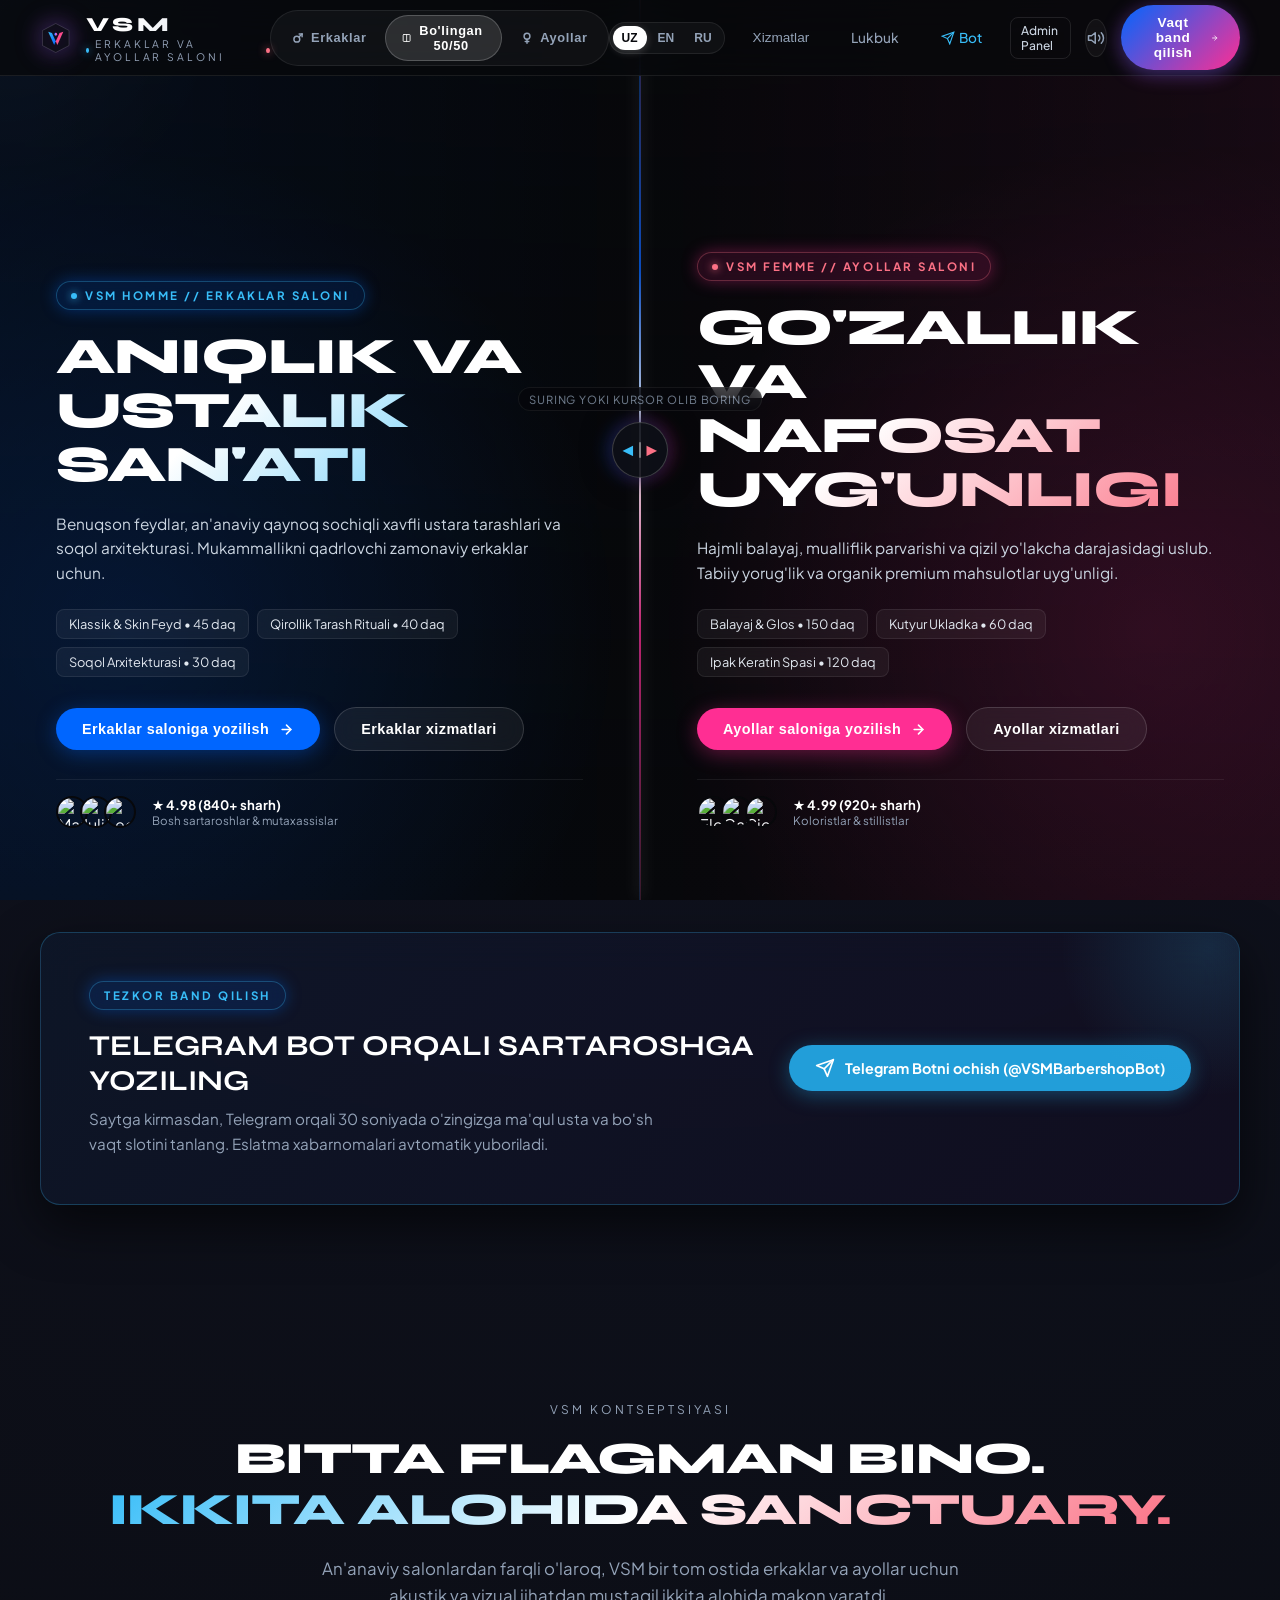
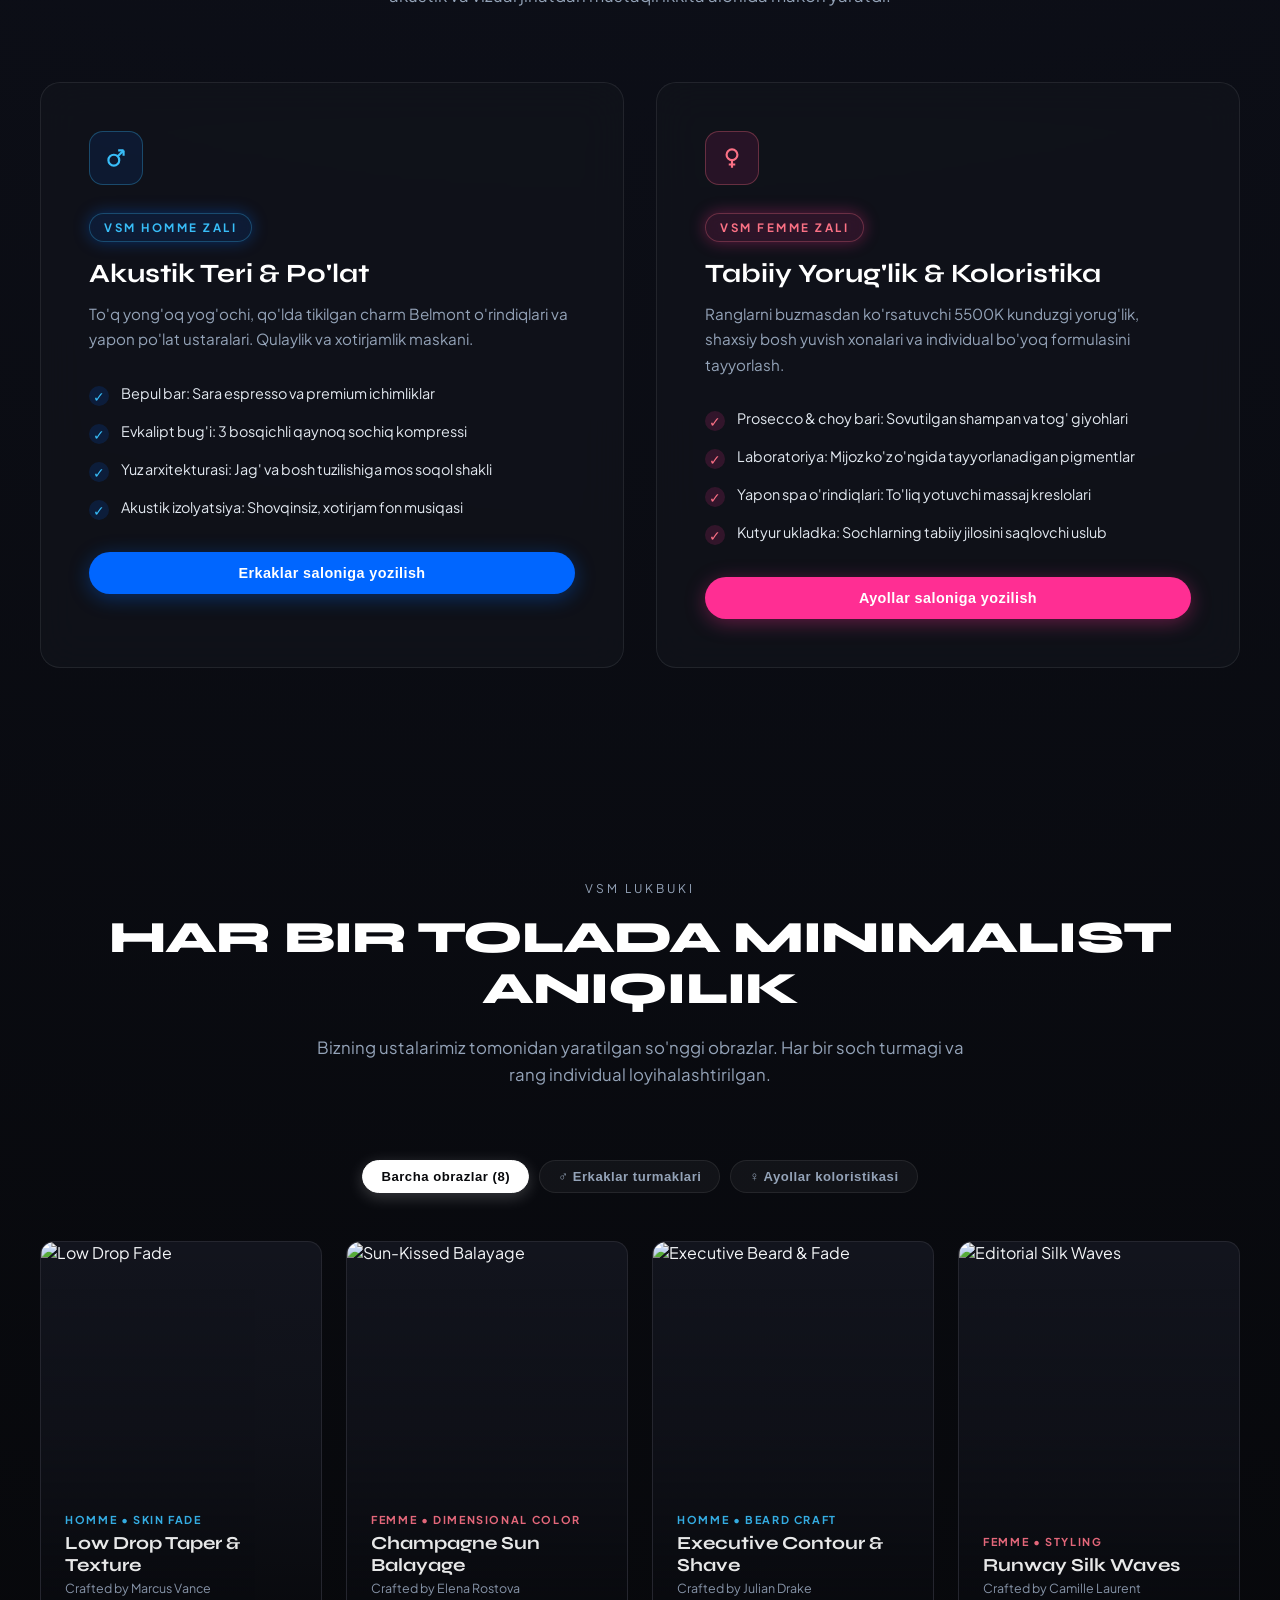
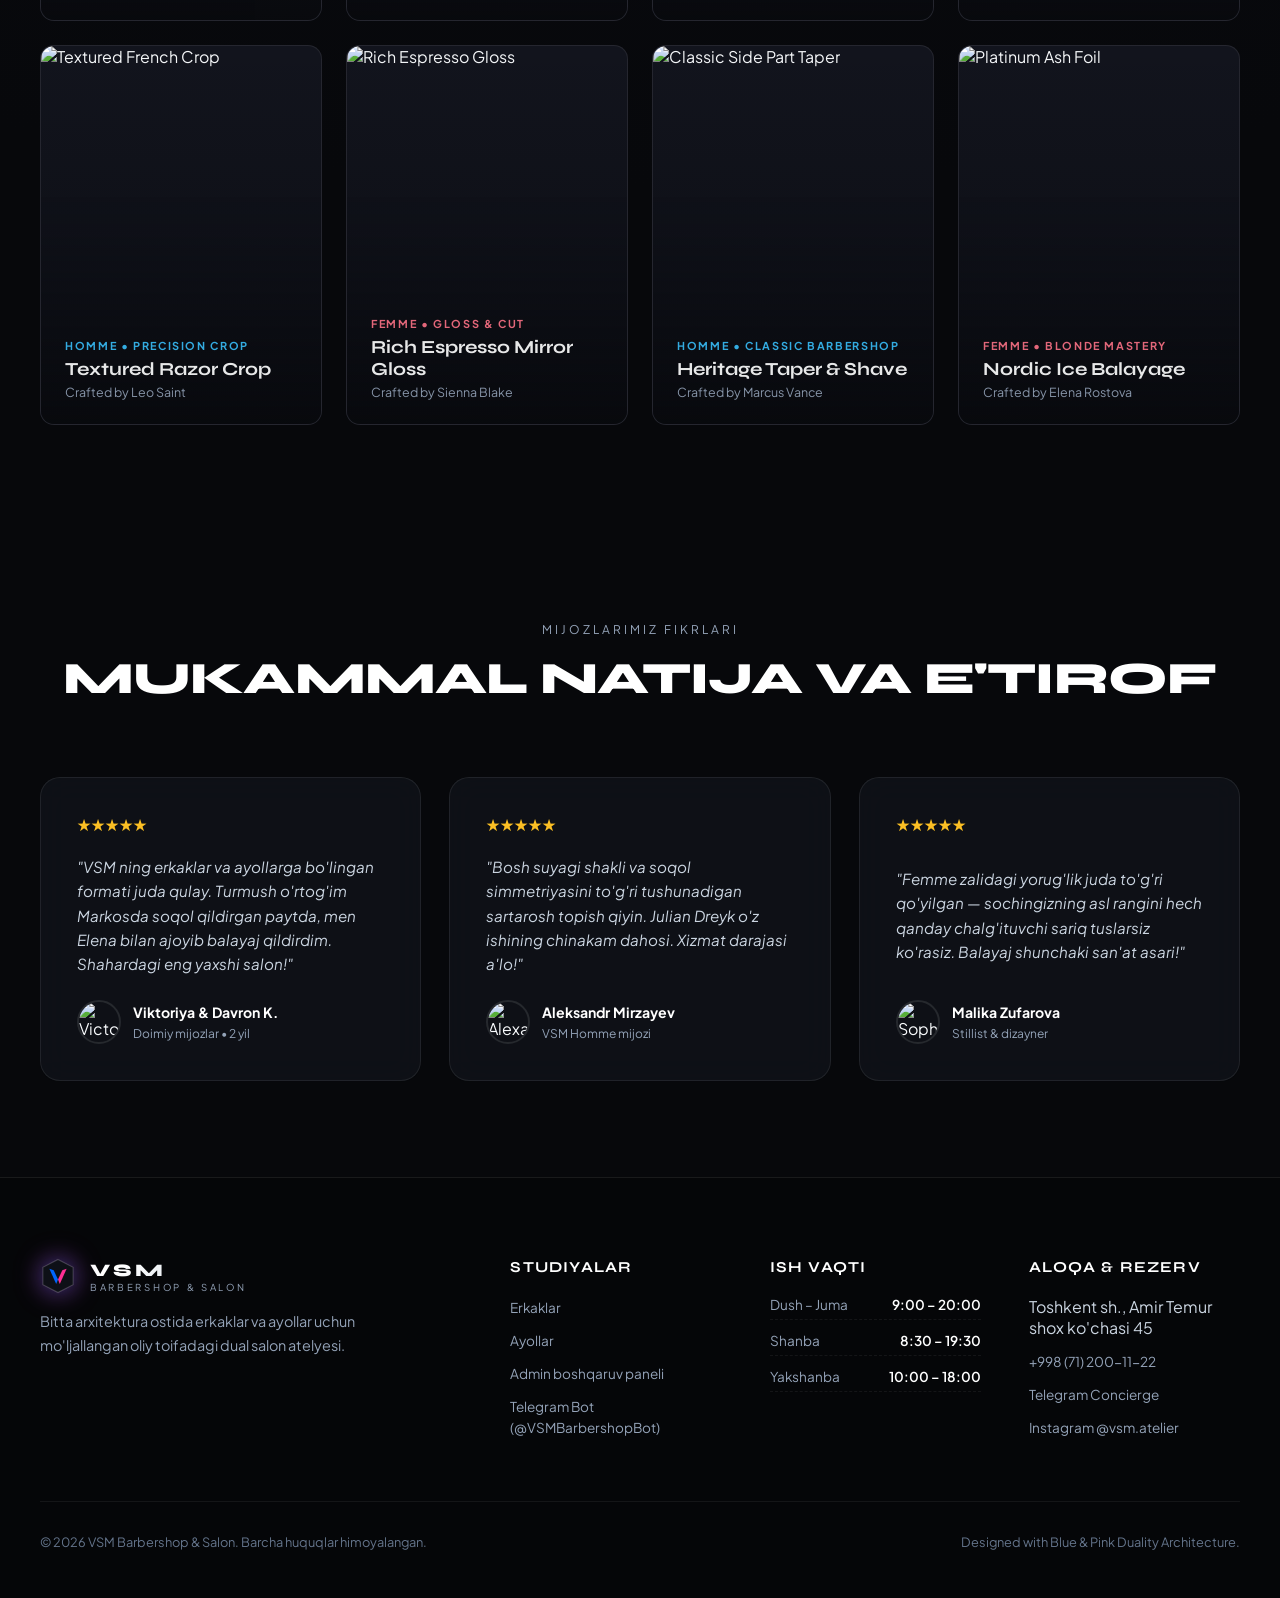
==== index.html @ 970233b4 "finished site" ====
<!DOCTYPE html>
<html lang="uz">
<head>
  <meta charset="UTF-8">
  <meta name="viewport" content="width=device-width, initial-scale=1.0">
  <title>VSM Barbershop & Salon | The Duality of Luxury Grooming</title>
  <meta name="description" content="Minimalist luxury split-screen salon experience for VSM Barbershop. Multilingual booking in Uzbek, English, and Russian. Real-time time-slot reservation with Telegram Bot integration.">
  
  <!-- Favicon Monogram -->
  <link rel="icon" type="image/svg+xml" href="data:image/svg+xml,%3Csvg xmlns='http://www.w3.org/2000/svg' viewBox='0 0 100 100'%3E%3Cdefs%3E%3ClinearGradient id='g' x1='0%25' y1='0%25' x2='100%25' y2='100%25'%3E%3Cstop offset='0%25' stop-color='%230066FF'/%3E%3Cstop offset='100%25' stop-color='%23FF2E93'/%3E%3C/linearGradient%3E%3C/defs%3E%3Crect width='100' height='100' rx='24' fill='%23090A0F'/%3E%3Cpath d='M25 32 L40 68 L50 45 L60 68 L75 32' stroke='url(%23g)' stroke-width='9' fill='none' stroke-linecap='round' stroke-linejoin='round'/%3E%3C/svg%3E">

  <!-- Core Stylesheet -->
  <link rel="stylesheet" href="styles.css">

  <style>
    /* Trilingual Language Selector */
    .lang-switcher-wrap {
      display: flex;
      align-items: center;
      background: rgba(255, 255, 255, 0.04);
      border: 1px solid var(--border-subtle);
      border-radius: var(--radius-full);
      padding: 3px;
      gap: 2px;
    }

    .lang-pill-btn {
      background: transparent;
      border: none;
      color: var(--text-muted);
      font-size: 0.75rem;
      font-weight: 700;
      padding: 5px 9px;
      border-radius: var(--radius-full);
      cursor: pointer;
      transition: all 0.2s ease;
    }

    .lang-pill-btn.active {
      background: #ffffff;
      color: #08090d;
      box-shadow: 0 2px 8px rgba(255, 255, 255, 0.2);
    }

    /* Telegram Bot Banner */
    .section-telegram-promo {
      position: relative;
      max-width: 1360px;
      margin: 2rem auto 5rem;
      padding: 0 2.5rem;
    }

    .telegram-card {
      background: linear-gradient(135deg, rgba(14, 25, 45, 0.7) 0%, rgba(20, 14, 35, 0.7) 100%);
      border: 1px solid rgba(56, 189, 248, 0.25);
      border-radius: var(--radius-lg);
      padding: 3rem;
      display: flex;
      align-items: center;
      justify-content: space-between;
      gap: 2rem;
      backdrop-filter: blur(20px);
      box-shadow: 0 20px 50px rgba(0, 0, 0, 0.6);
      position: relative;
      overflow: hidden;
    }

    .telegram-card::after {
      content: '';
      position: absolute;
      top: -50%;
      right: -10%;
      width: 300px;
      height: 300px;
      background: radial-gradient(circle, rgba(56, 189, 248, 0.15) 0%, transparent 70%);
      pointer-events: none;
    }

    .tg-content h3 {
      font-family: 'Syne', sans-serif;
      font-size: 1.8rem;
      color: #ffffff;
      margin: 0.6rem 0;
    }

    .tg-content p {
      color: var(--text-muted);
      font-size: 0.95rem;
      max-width: 580px;
      line-height: 1.6;
    }

    .btn-telegram {
      display: inline-flex;
      align-items: center;
      gap: 10px;
      background: #229ed9;
      color: #ffffff;
      font-weight: 700;
      font-size: 0.9rem;
      padding: 13px 26px;
      border-radius: var(--radius-full);
      text-decoration: none;
      box-shadow: 0 4px 20px rgba(34, 158, 217, 0.4);
      transition: all 0.25s var(--transition-spring);
      white-space: nowrap;
    }

    .btn-telegram:hover {
      background: #1d8bc0;
      transform: translateY(-2px) scale(1.02);
      box-shadow: 0 8px 30px rgba(34, 158, 217, 0.6);
    }
  </style>
</head>
<body>

  <!-- Dynamic Cursor Ambient Glow (Desktop) -->
  <div class="cursor-glow" id="cursorGlow"></div>

  <!-- Background Noise Texture -->
  <div class="bg-noise"></div>

  <!-- ==========================================================================
       NAVIGATION BAR
       ========================================================================== -->
  <nav class="site-nav" id="siteNav">
    <!-- Brand Logo with Distinctive Blue/Pink Geometry -->
    <a href="#" class="brand-link">
      <div class="brand-emblem">
        <svg viewBox="0 0 100 100" fill="none" xmlns="http://www.w3.org/2000/svg">
          <defs>
            <linearGradient id="vsmBlueGrad" x1="0%" y1="0%" x2="100%" y2="100%">
              <stop offset="0%" stop-color="#38BDF8"/>
              <stop offset="100%" stop-color="#0066FF"/>
            </linearGradient>
            <linearGradient id="vsmPinkGrad" x1="0%" y1="0%" x2="100%" y2="100%">
              <stop offset="0%" stop-color="#FF2E93"/>
              <stop offset="100%" stop-color="#FB7185"/>
            </linearGradient>
            <linearGradient id="vsmCenterGrad" x1="0%" y1="0%" x2="100%" y2="0%">
              <stop offset="0%" stop-color="#0066FF"/>
              <stop offset="50%" stop-color="#C084FC"/>
              <stop offset="100%" stop-color="#FF2E93"/>
            </linearGradient>
          </defs>
          <polygon points="50,4 92,26 92,74 50,96 8,74 8,26" stroke="rgba(255,255,255,0.18)" stroke-width="2.5" fill="rgba(10,12,18,0.7)"/>
          <path d="M26 30 L45 72 L50 60 L38 34 Z" fill="url(#vsmBlueGrad)"/>
          <path d="M74 30 L55 72 L50 60 L62 34 Z" fill="url(#vsmPinkGrad)"/>
          <circle cx="50" cy="38" r="4.5" fill="url(#vsmCenterGrad)"/>
        </svg>
      </div>
      <div class="brand-text">
        <span class="brand-title">VSM</span>
        <span class="brand-tagline">
          <span class="blue-dot"></span> <span data-i18n="brand_tagline">ERKAKLAR VA AYOLLAR SALONI</span> <span class="pink-dot"></span>
        </span>
      </div>
    </a>

    <!-- Center Segmented Switcher: Split / Homme / Femme -->
    <div class="view-switcher">
      <button class="switcher-btn" data-view="homme" title="Focus on Male Salon">
        <svg width="14" height="14" viewBox="0 0 24 24" fill="none" stroke="currentColor" stroke-width="2.5" stroke-linecap="round" stroke-linejoin="round">
          <circle cx="10" cy="14" r="5"></circle>
          <line x1="19" y1="5" x2="13.6" y2="10.4"></line>
          <line x1="19" y1="5" x2="14" y2="5"></line>
          <line x1="19" y1="5" x2="19" y2="10"></line>
        </svg>
        <span data-i18n="nav_homme">Erkaklar</span>
      </button>
      <button class="switcher-btn active" data-view="split" title="Split Screen Dual View">
        <svg width="14" height="14" viewBox="0 0 24 24" fill="none" stroke="currentColor" stroke-width="2.2" stroke-linecap="round" stroke-linejoin="round">
          <rect x="3" y="3" width="18" height="18" rx="2"></rect>
          <line x1="12" y1="3" x2="12" y2="21"></line>
        </svg>
        <span data-i18n="nav_split">Bo'lingan 50/50</span>
      </button>
      <button class="switcher-btn" data-view="femme" title="Focus on Female Salon">
        <svg width="14" height="14" viewBox="0 0 24 24" fill="none" stroke="currentColor" stroke-width="2.5" stroke-linecap="round" stroke-linejoin="round">
          <circle cx="12" cy="9" r="5"></circle>
          <line x1="12" y1="14" x2="12" y2="21"></line>
          <line x1="9" y1="18" x2="15" y2="18"></line>
        </svg>
        <span data-i18n="nav_femme">Ayollar</span>
      </button>
    </div>

    <!-- Navigation Actions -->
    <div class="nav-actions">
      <!-- Language Selector -->
      <div class="lang-switcher-wrap">
        <button class="lang-pill-btn active" data-lang="uz">UZ</button>
        <button class="lang-pill-btn" data-lang="en">EN</button>
        <button class="lang-pill-btn" data-lang="ru">RU</button>
      </div>

      <button class="nav-link-btn" data-open-menu data-menu-salon="homme" data-i18n="nav_services">Xizmatlar</button>
      <a href="#lookbook" class="nav-link-btn" data-i18n="nav_lookbook">Lukbuk</a>
      
      <!-- Telegram Bot Link -->
      <a href="https://t.me/VSMBarbershopBot" target="_blank" class="nav-link-btn" style="color: #38bdf8; display: flex; align-items: center; gap: 4px;">
        <svg width="14" height="14" viewBox="0 0 24 24" fill="none" stroke="currentColor" stroke-width="2">
          <line x1="22" y1="2" x2="11" y2="13"></line>
          <polygon points="22 2 15 22 11 13 2 9 22 2"></polygon>
        </svg>
        <span>Bot</span>
      </a>

      <!-- Admin Panel Link -->
      <a href="admin.html" class="nav-link-btn" style="color: #cbd5e1; border: 1px solid rgba(255,255,255,0.1); border-radius: var(--radius-sm); padding: 5px 10px; font-size: 0.75rem;" data-i18n="nav_admin">Admin</a>
      
      <!-- Audio Atmosphere Toggle -->
      <button class="sound-toggle-btn" id="soundToggle" title="Ovoz effektlari">
        <svg width="18" height="18" viewBox="0 0 24 24" fill="none" stroke="currentColor" stroke-width="2" stroke-linecap="round" stroke-linejoin="round">
          <polygon points="11 5 6 9 2 9 2 15 6 15 11 19 11 5"></polygon>
          <path d="M19.07 4.93a10 10 0 0 1 0 14.14M15.54 8.46a5 5 0 0 1 0 7.07"></path>
        </svg>
      </button>

      <!-- Primary Slot Booking CTA -->
      <button class="btn-primary-reserve" data-open-booking data-salon="homme">
        <span data-i18n="btn_reserve_chair">Vaqt band qilish</span>
        <svg width="14" height="14" viewBox="0 0 24 24" fill="none" stroke="currentColor" stroke-width="2.5" stroke-linecap="round" stroke-linejoin="round">
          <line x1="5" y1="12" x2="19" y2="12"></line>
          <polyline points="12 5 19 12 12 19"></polyline>
        </svg>
      </button>
    </div>
  </nav>

  <!-- ==========================================================================
       HERO: SPLIT-SCREEN EXPERIENCE (MALE SALON // FEMALE SALON)
       ========================================================================== -->
  <main class="split-hero-container" id="splitHero">
    
    <!-- LEFT PANEL: VSM HOMME (Male Salon) -->
    <section class="split-panel split-panel-homme" id="panelHomme">
      <div class="panel-bg"></div>
      <div class="panel-ambient-glow"></div>
      <div class="panel-dim-overlay"></div>

      <div class="panel-content">
        <div class="sub-badge badge-homme">
          <span class="pulse-indicator"></span>
          <span data-i18n="homme_badge">VSM HOMME // ERKAKLAR SALONI</span>
        </div>

        <h1 class="panel-title">
          <span data-i18n="homme_title_1">ANIQLIK VA</span>
          <span class="homme-accent-text" data-i18n="homme_title_2">USTALIK SAN'ATI</span>
        </h1>

        <p class="panel-desc" data-i18n="homme_desc">
          Benuqson feydlar, an'anaviy qaynoq sochiqli xavfli ustara tarashlari va soqol arxitekturasi. Mukammallikni qadrlovchi zamonaviy erkaklar uchun.
        </p>

        <!-- Service Duration Quick Pills (NO PRICES) -->
        <div class="services-pills">
          <div class="service-pill badge-homme-pill">
            <span data-i18n="homme_pill_1">Klassik & Skin Feyd • 45 daq</span>
          </div>
          <div class="service-pill badge-homme-pill">
            <span data-i18n="homme_pill_2">Qirollik Tarash Rituali • 40 daq</span>
          </div>
          <div class="service-pill badge-homme-pill">
            <span data-i18n="homme_pill_3">Soqol Arxitekturasi • 30 daq</span>
          </div>
        </div>

        <!-- Call to Action Buttons -->
        <div class="panel-actions">
          <button class="btn-panel btn-homme-primary" data-open-booking data-salon="homme">
            <span data-i18n="btn_book_homme">Erkaklar saloniga yozilish</span>
            <svg width="15" height="15" viewBox="0 0 24 24" fill="none" stroke="currentColor" stroke-width="2.5" stroke-linecap="round" stroke-linejoin="round">
              <line x1="5" y1="12" x2="19" y2="12"></line>
              <polyline points="12 5 19 12 12 19"></polyline>
            </svg>
          </button>
          <button class="btn-panel btn-panel-secondary" data-open-menu data-menu-salon="homme" data-i18n="btn_view_homme_menu">
            Erkaklar xizmatlari
          </button>
        </div>

        <!-- Micro Meta: Barbers & Ratings -->
        <div class="panel-footer-meta">
          <div class="avatar-stack">
            <img src="https://images.unsplash.com/photo-1534528741775-53994a69daeb?auto=format&fit=crop&w=120&q=80" alt="Marcus Vance">
            <img src="https://images.unsplash.com/photo-1507003211169-0a1dd7228f2d?auto=format&fit=crop&w=120&q=80" alt="Julian Drake">
            <img src="https://images.unsplash.com/photo-1500648767791-00dcc994a43e?auto=format&fit=crop&w=120&q=80" alt="Leo Saint">
          </div>
          <div class="meta-stats">
            <div class="meta-rating" data-i18n="homme_meta_rating">★ 4.98 (840+ sharh)</div>
            <span class="meta-label" data-i18n="homme_meta_role">Bosh sartaroshlar & mutaxassislar</span>
          </div>
        </div>
      </div>
    </section>

    <!-- CENTER INTERACTIVE SPLIT DIVIDER & DRAG HANDLE -->
    <div class="split-divider" id="splitDivider">
      <div class="divider-handle" id="dividerHandle" role="slider" aria-label="Split Screen Ratio Slider" tabindex="0">
        <div class="divider-tooltip" data-i18n="divider_hint">Suring yoki kursor olib boring</div>
        <div class="handle-inner-arrows">
          <span class="arrow-homme">◀</span>
          <span class="divider-bar"></span>
          <span class="arrow-femme">▶</span>
        </div>
      </div>
    </div>

    <!-- RIGHT PANEL: VSM FEMME (Female Salon) -->
    <section class="split-panel split-panel-femme" id="panelFemme">
      <div class="panel-bg"></div>
      <div class="panel-ambient-glow"></div>
      <div class="panel-dim-overlay"></div>

      <div class="panel-content">
        <div class="sub-badge badge-femme">
          <span class="pulse-indicator"></span>
          <span data-i18n="femme_badge">VSM FEMME // AYOLLAR SALONI</span>
        </div>

        <h1 class="panel-title">
          <span data-i18n="femme_title_1">GO'ZALLIK VA</span>
          <span class="femme-accent-text" data-i18n="femme_title_2">NAFOSAT UYG'UNLIGI</span>
        </h1>

        <p class="panel-desc" data-i18n="femme_desc">
          Hajmli balayaj, mualliflik parvarishi va qizil yo'lakcha darajasidagi uslub. Tabiiy yorug'lik va organik premium mahsulotlar uyg'unligi.
        </p>

        <!-- Service Duration Quick Pills (NO PRICES) -->
        <div class="services-pills">
          <div class="service-pill badge-femme-pill">
            <span data-i18n="femme_pill_1">Balayaj & Glos • 150 daq</span>
          </div>
          <div class="service-pill badge-femme-pill">
            <span data-i18n="femme_pill_2">Kutyur Ukladka • 60 daq</span>
          </div>
          <div class="service-pill badge-femme-pill">
            <span data-i18n="femme_pill_3">Ipak Keratin Spasi • 120 daq</span>
          </div>
        </div>

        <!-- Call to Action Buttons -->
        <div class="panel-actions">
          <button class="btn-panel btn-femme-primary" data-open-booking data-salon="femme">
            <span data-i18n="btn_book_femme">Ayollar saloniga yozilish</span>
            <svg width="15" height="15" viewBox="0 0 24 24" fill="none" stroke="currentColor" stroke-width="2.5" stroke-linecap="round" stroke-linejoin="round">
              <line x1="5" y1="12" x2="19" y2="12"></line>
              <polyline points="12 5 19 12 12 19"></polyline>
            </svg>
          </button>
          <button class="btn-panel btn-panel-secondary" data-open-menu data-menu-salon="femme" data-i18n="btn_view_femme_menu">
            Ayollar xizmatlari
          </button>
        </div>

        <!-- Micro Meta: Stylists & Ratings -->
        <div class="panel-footer-meta">
          <div class="avatar-stack">
            <img src="https://images.unsplash.com/photo-1573496359142-b8d87734a5a2?auto=format&fit=crop&w=120&q=80" alt="Elena Rostova">
            <img src="https://images.unsplash.com/photo-1580489944761-15a19d654956?auto=format&fit=crop&w=120&q=80" alt="Camille Laurent">
            <img src="https://images.unsplash.com/photo-1544005313-94ddf0286df2?auto=format&fit=crop&w=120&q=80" alt="Sienna Blake">
          </div>
          <div class="meta-stats">
            <div class="meta-rating" data-i18n="femme_meta_rating">★ 4.99 (920+ sharh)</div>
            <span class="meta-label" data-i18n="femme_meta_role">Koloristlar & stillistlar</span>
          </div>
        </div>
      </div>
    </section>

  </main>

  <!-- ==========================================================================
       TELEGRAM BOT BOOKING PROMO BANNER
       ========================================================================== -->
  <section class="section-telegram-promo">
    <div class="telegram-card">
      <div class="tg-content">
        <div class="sub-badge badge-homme" style="margin-bottom: 0.5rem;" data-i18n="tg_banner_badge">TEZKOR BAND QILISH</div>
        <h3 data-i18n="tg_banner_title">TELEGRAM BOT ORQALI SARTAROSHGA YOZILING</h3>
        <p data-i18n="tg_banner_desc">Saytga kirmasdan, Telegram orqali 30 soniyada o'zingizga ma'qul usta va bo'sh vaqt slotini tanlang. Eslatma xabarnomalari avtomatik yuboriladi.</p>
      </div>
      <div>
        <a href="https://t.me/VSMBarbershopBot" target="_blank" class="btn-telegram">
          <svg width="20" height="20" viewBox="0 0 24 24" fill="none" stroke="currentColor" stroke-width="2" stroke-linecap="round" stroke-linejoin="round">
            <line x1="22" y1="2" x2="11" y2="13"></line>
            <polygon points="22 2 15 22 11 13 2 9 22 2"></polygon>
          </svg>
          <span data-i18n="btn_open_tg_bot">Telegram Botni ochish (@VSMBarbershopBot)</span>
        </a>
      </div>
    </div>
  </section>

  <!-- ==========================================================================
       PHILOSOPHY SECTION: THE DUALITY OF CRAFT
       ========================================================================== -->
  <section class="section-duality" id="philosophy">
    <div class="section-header">
      <div class="section-label" data-i18n="philosophy_label">VSM Kontseptsiyasi</div>
      <h2 class="section-title">
        <span data-i18n="philosophy_title_1">BITTA FLAGMAN BINO.</span><br>
        <span class="dual-gradient-text" data-i18n="philosophy_title_2">IKKITA ALOHIDA SANCTUARY.</span>
      </h2>
      <p class="section-subtitle" data-i18n="philosophy_subtitle">
        An'anaviy salonlardan farqli o'laroq, VSM bir tom ostida erkaklar va ayollar uchun akustik va vizual jihatdan mustaqil ikkita alohida makon yaratdi.
      </p>
    </div>

    <!-- Side-by-side Dual Comparison Grid -->
    <div class="duality-grid">
      
      <!-- Homme Card -->
      <div class="duality-card duality-card-homme">
        <div class="card-top-icon">
          <svg width="26" height="26" viewBox="0 0 24 24" fill="none" stroke="currentColor" stroke-width="2">
            <circle cx="10" cy="14" r="5"></circle>
            <line x1="19" y1="5" x2="13.6" y2="10.4"></line>
            <line x1="19" y1="5" x2="14" y2="5"></line>
            <line x1="19" y1="5" x2="19" y2="10"></line>
          </svg>
        </div>
        <div class="sub-badge badge-homme" style="margin-bottom: 1rem;" data-i18n="homme_card_badge">VSM Homme Zali</div>
        <h3 class="card-heading" data-i18n="homme_card_title">Akustik Teri & Po'lat</h3>
        <p class="card-text" data-i18n="homme_card_desc">
          To'q yong'oq yog'ochi, qo'lda tikilgan charm Belmont o'rindiqlari va yapon po'lat ustaralari. Qulaylik va xotirjamlik maskani.
        </p>

        <ul class="feature-list">
          <li class="feature-item">
            <span class="feature-check">&#10003;</span>
            <span data-i18n="homme_feat_1">Bepul bar: Sara espresso va premium ichimliklar</span>
          </li>
          <li class="feature-item">
            <span class="feature-check">&#10003;</span>
            <span data-i18n="homme_feat_2">Evkalipt bug'i: 3 bosqichli qaynoq sochiq kompressi</span>
          </li>
          <li class="feature-item">
            <span class="feature-check">&#10003;</span>
            <span data-i18n="homme_feat_3">Yuz arxitekturasi: Jag' va bosh tuzilishiga mos soqol shakli</span>
          </li>
          <li class="feature-item">
            <span class="feature-check">&#10003;</span>
            <span data-i18n="homme_feat_4">Akustik izolyatsiya: Shovqinsiz, xotirjam fon musiqasi</span>
          </li>
        </ul>

        <button class="btn-panel btn-homme-primary" style="margin-top: 2rem; width: 100%; justify-content: center;" data-open-booking data-salon="homme" data-i18n="btn_book_homme">
          Erkaklar saloniga yozilish
        </button>
      </div>

      <!-- Femme Card -->
      <div class="duality-card duality-card-femme">
        <div class="card-top-icon">
          <svg width="26" height="26" viewBox="0 0 24 24" fill="none" stroke="currentColor" stroke-width="2">
            <circle cx="12" cy="9" r="5"></circle>
            <line x1="12" y1="14" x2="12" y2="21"></line>
            <line x1="9" y1="18" x2="15" y2="18"></line>
          </svg>
        </div>
        <div class="sub-badge badge-femme" style="margin-bottom: 1rem;" data-i18n="femme_card_badge">VSM Femme Zali</div>
        <h3 class="card-heading" data-i18n="femme_card_title">Tabiiy Yorug'lik & Koloristika</h3>
        <p class="card-text" data-i18n="femme_card_desc">
          Ranglarni buzmasdan ko'rsatuvchi 5500K kunduzgi yorug'lik, shaxsiy bosh yuvish xonalari va individual bo'yoq formulasini tayyorlash.
        </p>

        <ul class="feature-list">
          <li class="feature-item">
            <span class="feature-check">&#10003;</span>
            <span data-i18n="femme_feat_1">Prosecco & choy bari: Sovutilgan shampan va tog' giyohlari</span>
          </li>
          <li class="feature-item">
            <span class="feature-check">&#10003;</span>
            <span data-i18n="femme_feat_2">Laboratoriya: Mijoz ko'z o'ngida tayyorlanadigan pigmentlar</span>
          </li>
          <li class="feature-item">
            <span class="feature-check">&#10003;</span>
            <span data-i18n="femme_feat_3">Yapon spa o'rindiqlari: To'liq yotuvchi massaj kreslolari</span>
          </li>
          <li class="feature-item">
            <span class="feature-check">&#10003;</span>
            <span data-i18n="femme_feat_4">Kutyur ukladka: Sochlarning tabiiy jilosini saqlovchi uslub</span>
          </li>
        </ul>

        <button class="btn-panel btn-femme-primary" style="margin-top: 2rem; width: 100%; justify-content: center;" data-open-booking data-salon="femme" data-i18n="btn_book_femme">
          Ayollar saloniga yozilish
        </button>
      </div>

    </div>
  </section>

  <!-- ==========================================================================
       LOOKBOOK & EDITORIAL SHOWCASE
       ========================================================================== -->
  <section class="section-lookbook" id="lookbook">
    <div class="section-header">
      <div class="section-label" data-i18n="lookbook_label">VSM Lukbuki</div>
      <h2 class="section-title" data-i18n="lookbook_title">HAR BIR TOLADA MINIMALIST ANIQILIK</h2>
      <p class="section-subtitle" data-i18n="lookbook_subtitle">
        Bizning ustalarimiz tomonidan yaratilgan so'nggi obrazlar. Har bir soch turmagi va rang individual loyihalashtirilgan.
      </p>
    </div>

    <!-- Filter Pills -->
    <div class="lookbook-filter-bar">
      <button class="filter-pill active" data-tag="all" data-i18n="filter_all">Barcha obrazlar (8)</button>
      <button class="filter-pill" data-tag="homme" data-i18n="filter_homme">♂ Erkaklar turmaklari</button>
      <button class="filter-pill" data-tag="femme" data-i18n="filter_femme">♀ Ayollar koloristikasi</button>
    </div>

    <!-- Gallery Grid -->
    <div class="gallery-grid" id="galleryGrid">
      <div class="gallery-card homme-look" data-category="homme">
        <img src="https://images.unsplash.com/photo-1622286342621-4bd786c2447c?auto=format&fit=crop&w=700&q=80" alt="Low Drop Fade" loading="lazy">
        <div class="gallery-overlay">
          <span class="look-tag homme-tag">Homme • Skin Fade</span>
          <h4 class="look-title">Low Drop Taper & Texture</h4>
          <span class="look-author">Crafted by Marcus Vance</span>
        </div>
      </div>

      <div class="gallery-card femme-look" data-category="femme">
        <img src="https://images.unsplash.com/photo-1522337360788-8b13dee7a37e?auto=format&fit=crop&w=700&q=80" alt="Sun-Kissed Balayage" loading="lazy">
        <div class="gallery-overlay">
          <span class="look-tag femme-tag">Femme • Dimensional Color</span>
          <h4 class="look-title">Champagne Sun Balayage</h4>
          <span class="look-author">Crafted by Elena Rostova</span>
        </div>
      </div>

      <div class="gallery-card homme-look" data-category="homme">
        <img src="https://images.unsplash.com/photo-1519085360753-af0119f7cbe7?auto=format&fit=crop&w=700&q=80" alt="Executive Beard & Fade" loading="lazy">
        <div class="gallery-overlay">
          <span class="look-tag homme-tag">Homme • Beard Craft</span>
          <h4 class="look-title">Executive Contour & Shave</h4>
          <span class="look-author">Crafted by Julian Drake</span>
        </div>
      </div>

      <div class="gallery-card femme-look" data-category="femme">
        <img src="https://images.unsplash.com/photo-1519699047748-de8e457a634e?auto=format&fit=crop&w=700&q=80" alt="Editorial Silk Waves" loading="lazy">
        <div class="gallery-overlay">
          <span class="look-tag femme-tag">Femme • Styling</span>
          <h4 class="look-title">Runway Silk Waves</h4>
          <span class="look-author">Crafted by Camille Laurent</span>
        </div>
      </div>

      <div class="gallery-card homme-look" data-category="homme">
        <img src="https://images.unsplash.com/photo-1506794778202-cad84cf45f1d?auto=format&fit=crop&w=700&q=80" alt="Textured French Crop" loading="lazy">
        <div class="gallery-overlay">
          <span class="look-tag homme-tag">Homme • Precision Crop</span>
          <h4 class="look-title">Textured Razor Crop</h4>
          <span class="look-author">Crafted by Leo Saint</span>
        </div>
      </div>

      <div class="gallery-card femme-look" data-category="femme">
        <img src="https://images.unsplash.com/photo-1595476108010-b4d1f102b1b1?auto=format&fit=crop&w=700&q=80" alt="Rich Espresso Gloss" loading="lazy">
        <div class="gallery-overlay">
          <span class="look-tag femme-tag">Femme • Gloss & Cut</span>
          <h4 class="look-title">Rich Espresso Mirror Gloss</h4>
          <span class="look-author">Crafted by Sienna Blake</span>
        </div>
      </div>

      <div class="gallery-card homme-look" data-category="homme">
        <img src="https://images.unsplash.com/photo-1617127365659-c47fa864d8bc?auto=format&fit=crop&w=700&q=80" alt="Classic Side Part Taper" loading="lazy">
        <div class="gallery-overlay">
          <span class="look-tag homme-tag">Homme • Classic Barbershop</span>
          <h4 class="look-title">Heritage Taper & Shave</h4>
          <span class="look-author">Crafted by Marcus Vance</span>
        </div>
      </div>

      <div class="gallery-card femme-look" data-category="femme">
        <img src="https://images.unsplash.com/photo-1584297091622-af8e5bd81b21?auto=format&fit=crop&w=700&q=80" alt="Platinum Ash Foil" loading="lazy">
        <div class="gallery-overlay">
          <span class="look-tag femme-tag">Femme • Blonde Mastery</span>
          <h4 class="look-title">Nordic Ice Balayage</h4>
          <span class="look-author">Crafted by Elena Rostova</span>
        </div>
      </div>
    </div>
  </section>

  <!-- ==========================================================================
       CLIENT REVIEWS & REPUTATION
       ========================================================================== -->
  <section class="section-reviews" id="reviews">
    <div class="section-header">
      <div class="section-label" data-i18n="reviews_label">Mijozlarimiz fikrlari</div>
      <h2 class="section-title" data-i18n="reviews_title">MUKAMMAL NATIJA VA E'TIROF</h2>
    </div>

    <div class="reviews-grid">
      <div class="review-card">
        <div class="stars-row">★★★★★</div>
        <p class="review-quote" data-i18n="rev_1_quote">
          "VSM ning erkaklar va ayollarga bo'lingan formati juda qulay. Turmush o'rtog'im Markosda soqol qildirgan paytda, men Elena bilan ajoyib balayaj qildirdim. Shahardagi eng yaxshi salon!"
        </p>
        <div class="reviewer-meta">
          <img src="https://images.unsplash.com/photo-1534528741775-53994a69daeb?auto=format&fit=crop&w=100&q=80" alt="Victoria Chen" class="reviewer-avatar">
          <div class="reviewer-info">
            <h4 data-i18n="rev_1_author">Viktoriya & Davron K.</h4>
            <span data-i18n="rev_1_role">Doimiy mijozlar • 2 yil</span>
          </div>
        </div>
      </div>

      <div class="review-card">
        <div class="stars-row">★★★★★</div>
        <p class="review-quote" data-i18n="rev_2_quote">
          "Bosh suyagi shakli va soqol simmetriyasini to'g'ri tushunadigan sartarosh topish qiyin. Julian Dreyk o'z ishining chinakam dahosi. Xizmat darajasi a'lo!"
        </p>
        <div class="reviewer-meta">
          <img src="https://images.unsplash.com/photo-1507003211169-0a1dd7228f2d?auto=format&fit=crop&w=100&q=80" alt="Alexander Mercer" class="reviewer-avatar">
          <div class="reviewer-info">
            <h4 data-i18n="rev_2_author">Aleksandr Mirzayev</h4>
            <span data-i18n="rev_2_role">VSM Homme mijozi</span>
          </div>
        </div>
      </div>

      <div class="review-card">
        <div class="stars-row">★★★★★</div>
        <p class="review-quote" data-i18n="rev_3_quote">
          "Femme zalidagi yorug'lik juda to'g'ri qo'yilgan — sochingizning asl rangini hech qanday chalg'ituvchi sariq tuslarsiz ko'rasiz. Balayaj shunchaki san'at asari!"
        </p>
        <div class="reviewer-meta">
          <img src="https://images.unsplash.com/photo-1573496359142-b8d87734a5a2?auto=format&fit=crop&w=100&q=80" alt="Sophia Sterling" class="reviewer-avatar">
          <div class="reviewer-info">
            <h4 data-i18n="rev_3_author">Malika Zufarova</h4>
            <span data-i18n="rev_3_role">Stillist & dizayner</span>
          </div>
        </div>
      </div>
    </div>
  </section>

  <!-- ==========================================================================
       FOOTER & LOCATION DETAILS
       ========================================================================== -->
  <footer class="site-footer" id="location">
    <div class="footer-top-grid">
      <div class="footer-brand">
        <div class="brand-link" style="margin-bottom: 0.5rem;">
          <div class="brand-emblem" style="width: 36px; height: 36px;">
            <svg viewBox="0 0 100 100" fill="none">
              <polygon points="50,4 92,26 92,74 50,96 8,74 8,26" stroke="rgba(255,255,255,0.2)" stroke-width="3" fill="#0E1017"/>
              <path d="M26 30 L45 72 L50 60 L38 34 Z" fill="#0066FF"/>
              <path d="M74 30 L55 72 L50 60 L62 34 Z" fill="#FF2E93"/>
            </svg>
          </div>
          <div class="brand-text">
            <span class="brand-title" style="font-size: 1.1rem;">VSM</span>
            <span class="brand-tagline" style="font-size: 0.6rem;">BARBERSHOP & SALON</span>
          </div>
        </div>
        <p data-i18n="footer_about">
          Bitta arxitektura ostida erkaklar va ayollar uchun mo'ljallangan oliy toifadagi dual salon atelyesi.
        </p>
      </div>

      <div class="footer-col">
        <h5 data-i18n="footer_studios">STUDIYALAR</h5>
        <ul>
          <li><a href="#" data-open-booking data-salon="homme" data-i18n="nav_homme">VSM Homme (Barber)</a></li>
          <li><a href="#" data-open-booking data-salon="femme" data-i18n="nav_femme">VSM Femme (Salon)</a></li>
          <li><a href="admin.html" data-i18n="footer_admin_link">Admin boshqaruv paneli</a></li>
          <li><a href="https://t.me/VSMBarbershopBot" target="_blank">Telegram Bot (@VSMBarbershopBot)</a></li>
        </ul>
      </div>

      <div class="footer-col">
        <h5 data-i18n="footer_hours">ISH VAQTI</h5>
        <ul class="hours-list">
          <li>
            <span data-i18n="footer_mon_fri">Dush – Juma</span>
            <span>9:00 – 20:00</span>
          </li>
          <li>
            <span data-i18n="footer_sat">Shanba</span>
            <span>8:30 – 19:30</span>
          </li>
          <li>
            <span data-i18n="footer_sun">Yakshanba</span>
            <span>10:00 – 18:00</span>
          </li>
        </ul>
      </div>

      <div class="footer-col">
        <h5 data-i18n="footer_contact">ALOQA & REZERV</h5>
        <ul>
          <li><span style="color: #cbd5e1;" data-i18n="footer_address">Toshkent sh., Amir Temur shox ko'chasi 45</span></li>
          <li><a href="tel:+998712001122">+998 (71) 200-11-22</a></li>
          <li><a href="https://t.me/VSMBarbershopBot" target="_blank">Telegram Concierge</a></li>
          <li><a href="#">Instagram @vsm.atelier</a></li>
        </ul>
      </div>
    </div>

    <div class="footer-bottom">
      <span data-i18n="footer_rights">&copy; 2026 VSM Barbershop & Salon. Barcha huquqlar himoyalangan.</span>
      <span>Designed with Blue & Pink Duality Architecture.</span>
    </div>
  </footer>

  <!-- ==========================================================================
       MODAL 1: INTERACTIVE TIME-SLOT BOOKING DRAWER (NO PRICES)
       ========================================================================== -->
  <div class="modal-backdrop booking-modal" id="bookingModal">
    <div class="modal-container" role="dialog" aria-modal="true" aria-labelledby="bookingModalTitle">
      <div class="modal-header">
        <h3 class="modal-title" id="bookingModalTitle" data-i18n="modal_book_title">Vaqt Slotini Band Qilish</h3>
        <button class="modal-close-btn" data-close-modal aria-label="Close booking modal">&times;</button>
      </div>

      <div class="modal-body">
        <!-- 1. Sanctuary Switch -->
        <div class="booking-form-group">
          <label class="booking-label" data-i18n="modal_step_1">1. Salon yo'nalishini tanlang</label>
          <div class="salon-toggle-group">
            <button class="salon-toggle-btn active" data-salon="homme">
              <span>♂</span> VSM Homme (Barbershop)
            </button>
            <button class="salon-toggle-btn" data-salon="femme">
              <span>♀</span> VSM Femme (Salon)
            </button>
          </div>
        </div>

        <!-- 2. Service List -->
        <div class="booking-form-group">
          <label class="booking-label" data-i18n="modal_step_2">2. Xizmat turini tanlang</label>
          <div class="service-select-grid" id="serviceSelectList"></div>
        </div>

        <!-- 3. Specialist Picker -->
        <div class="booking-form-group">
          <label class="booking-label" data-i18n="modal_step_3">3. Mutaxassis (sartarosh/stillist)ni tanlang</label>
          <div class="specialist-picker" id="specialistSelectList"></div>
        </div>

        <!-- 4. Date Picker -->
        <div class="booking-form-group">
          <label class="booking-label" data-i18n="modal_step_4">4. Sanani tanlang</label>
          <input type="date" id="bookingDateInput" class="search-input" style="background: rgba(255,255,255,0.05); color: #fff;">
        </div>

        <!-- 5. Time Slot Picker -->
        <div class="booking-form-group">
          <label class="booking-label" data-i18n="modal_step_5">5. Bo'sh vaqt slotini tanlang</label>
          <div class="time-slots" id="timeSlots"></div>
        </div>

        <!-- 6. Client Info -->
        <div class="booking-form-group">
          <label class="booking-label" data-i18n="modal_step_6">6. Mijoz ma'lumotlari</label>
          <div style="display: flex; flex-direction: column; gap: 8px;">
            <input type="text" id="clientNameInput" class="search-input" placeholder="Ismingiz va familiyangiz" data-i18n-ph="placeholder_name" required>
            <input type="tel" id="clientPhoneInput" class="search-input" placeholder="+998 (90) 123-45-67" data-i18n-ph="placeholder_phone" required>
            <input type="text" id="clientNotesInput" class="search-input" placeholder="Qo'shimcha istaklar (ixtiyoriy)" data-i18n-ph="placeholder_notes">
          </div>
        </div>
      </div>

      <div class="modal-footer">
        <a href="https://t.me/VSMBarbershopBot" target="_blank" class="nav-link-btn" style="color: #38bdf8; display: flex; align-items: center; gap: 6px;">
          <svg width="16" height="16" viewBox="0 0 24 24" fill="none" stroke="currentColor" stroke-width="2">
            <line x1="22" y1="2" x2="11" y2="13"></line>
            <polygon points="22 2 15 22 11 13 2 9 22 2"></polygon>
          </svg>
          <span data-i18n="btn_book_via_bot">Telegram Bot orqali yozilish</span>
        </a>

        <button class="btn-confirm-booking" id="confirmBookingBtn" data-i18n="btn_confirm_slot">
          Vaqtni tasdiqlash
        </button>
      </div>
    </div>
  </div>

  <!-- ==========================================================================
       MODAL 2: FULL SERVICE MENU MODAL (NO PRICES)
       ========================================================================== -->
  <div class="modal-backdrop" id="menuModal">
    <div class="modal-container" style="max-width: 780px;">
      <div class="modal-header">
        <h3 class="modal-title" data-i18n="menu_modal_title">VSM Xizmatlar va Ritual Ma'lumotnomasi</h3>
        <button class="modal-close-btn" data-close-modal aria-label="Close menu modal">&times;</button>
      </div>

      <div style="padding: 1rem 2rem 0; border-bottom: 1px solid var(--border-subtle);">
        <div class="view-switcher" style="width: fit-content; margin-bottom: 1rem;">
          <button class="switcher-btn menu-tab-btn active" data-tab="homme" data-i18n="tab_homme_menu">♂ Erkaklar Salon Xizmatlari</button>
          <button class="switcher-btn menu-tab-btn" data-tab="femme" data-i18n="tab_femme_menu">♀ Ayollar Salon Xizmatlari</button>
        </div>
      </div>

      <div class="modal-body">
        <!-- Homme Full Menu -->
        <div id="menuContentHomme">
          <div class="service-select-grid">
            <div class="service-card-select">
              <div class="service-info">
                <h5>Executive Precision Cut & Fade</h5>
                <span>⏱ 45 daqiqa • Maslahatlashuv, ustarali feyd, bo'yinga qaynoq sochiq va pomada bilan ukladka.</span>
              </div>
            </div>
            <div class="service-card-select">
              <div class="service-info">
                <h5>Royal Hot Towel Shave Ritual</h5>
                <span>⏱ 40 daqiqa • Yog'li ekstraktlar, 3 bosqichli bug'li sochiq va xavfli ustarada mukammal tarash.</span>
              </div>
            </div>
            <div class="service-card-select">
              <div class="service-info">
                <h5>Master Beard Sculpt & Foil Line-up</h5>
                <span>⏱ 30 daqiqa • Soqolni qisqartirish, aniq chiziqlar, namlantiruvchi balzam va uqalash.</span>
              </div>
            </div>
            <div class="service-card-select">
              <div class="service-info">
                <h5>The VSM Dual Package (Cut + Shave + Facial)</h5>
                <span>⏱ 75 daqiqa • Soch turmagi + Qirollik tarash rituali + bosh terisini tozalovchi massaj.</span>
              </div>
            </div>
          </div>
          <button class="btn-panel btn-homme-primary" style="margin-top: 1.5rem; width: 100%; justify-content: center;" data-book-service data-salon="homme" data-i18n="btn_book_this_service">
            Ushbu xizmatga vaqt tanlash
          </button>
        </div>

        <!-- Femme Full Menu -->
        <div id="menuContentFemme" style="display: none;">
          <div class="service-select-grid">
            <div class="service-card-select">
              <div class="service-info">
                <h5>Haute Couture Cut & Signature Blowout</h5>
                <span>⏱ 60 daqiqa • Arxitekturaviy quruq va nam kesish, fen bilan ukladka.</span>
              </div>
            </div>
            <div class="service-card-select">
              <div class="service-info">
                <h5>Dimensional Balayage & Custom Gloss</h5>
                <span>⏱ 150 daqiqa • Quyosh nuri jilolari, maxsus tayyorlangan porlovchi tonlar.</span>
              </div>
            </div>
            <div class="service-card-select">
              <div class="service-info">
                <h5>Brazilian Keratin Silk Infusion</h5>
                <span>⏱ 120 daqiqa • Sochlarning jingalakligini yo'qotish, 4 oygacha oyna kabi porlash.</span>
              </div>
            </div>
            <div class="service-card-select">
              <div class="service-info">
                <h5>Botanical Scalp Spa & Steam Therapy</h5>
                <span>⏱ 45 daqiqa • Bug'li oziqlantiruvchi niqob, lavandali akupressura massaji.</span>
              </div>
            </div>
          </div>
          <button class="btn-panel btn-femme-primary" style="margin-top: 1.5rem; width: 100%; justify-content: center;" data-book-service data-salon="femme" data-i18n="btn_book_this_service">
            Ushbu xizmatga vaqt tanlash
          </button>
        </div>
      </div>
    </div>
  </div>

  <!-- ==========================================================================
       TOAST NOTIFICATION COMPONENT
       ========================================================================== -->
  <div class="toast-notice" id="toastNotice">
    <svg width="20" height="20" viewBox="0 0 24 24" fill="none" stroke="#38BDF8" stroke-width="2.5" stroke-linecap="round" stroke-linejoin="round">
      <polyline points="20 6 9 17 4 12"></polyline>
    </svg>
    <span class="toast-text">Vaqt sloti muvaffaqiyatli band qilindi!</span>
  </div>

  <!-- Core Scripts -->
  <script src="translations.js"></script>
  <script src="app.js"></script>
</body>
</html>
---- styles.css ----
/* ==========================================================================
   VSM BARBERSHOP & SALON - MINIMALIST LUXURY SPLIT-SCREEN LANDING PAGE
   Distinctive Blue (Homme) & Pink (Femme) Brand Identity
   ========================================================================== */

@import url('https://fonts.googleapis.com/css2?family=Plus+Jakarta+Sans:wght@300;400;500;600;700;800&family=Syne:wght@600;700;800&family=Playfair+Display:ital,wght@0,600;1,400&display=swap');

:root {
  /* Brand Core Colors */
  --bg-dark: #07080b;
  --bg-card: rgba(18, 20, 28, 0.7);
  --bg-card-hover: rgba(25, 28, 40, 0.85);
  --text-main: #f8fafc;
  --text-muted: #94a3b8;
  --text-subtle: #64748b;
  --border-subtle: rgba(255, 255, 255, 0.08);
  --border-glow: rgba(255, 255, 255, 0.15);

  /* Distinctive Blue (Homme / Male Salon) */
  --blue-primary: #0066ff;
  --blue-bright: #38bdf8;
  --blue-deep: #0a192f;
  --blue-glow: rgba(0, 102, 255, 0.35);
  --blue-glow-intense: rgba(56, 189, 248, 0.6);
  --blue-badge-bg: rgba(0, 102, 255, 0.12);
  --blue-border: rgba(56, 189, 248, 0.3);

  /* Distinctive Pink (Femme / Female Salon) */
  --pink-primary: #ff2e93;
  --pink-bright: #fb7185;
  --pink-deep: #240a1b;
  --pink-glow: rgba(255, 46, 147, 0.35);
  --pink-glow-intense: rgba(251, 113, 133, 0.6);
  --pink-badge-bg: rgba(255, 46, 147, 0.12);
  --pink-border: rgba(251, 113, 133, 0.3);

  /* Shared Transitions & Radius */
  --transition-smooth: cubic-bezier(0.16, 1, 0.3, 1);
  --transition-spring: cubic-bezier(0.34, 1.56, 0.64, 1);
  --radius-sm: 8px;
  --radius-md: 14px;
  --radius-lg: 20px;
  --radius-full: 9999px;
}

/* Base Reset & Typography */
*, *::before, *::after {
  box-sizing: border-box;
  margin: 0;
  padding: 0;
}

html {
  scroll-behavior: smooth;
  font-family: 'Plus Jakarta Sans', -apple-system, BlinkMacSystemFont, 'Segoe UI', Roboto, sans-serif;
  background-color: var(--bg-dark);
  color: var(--text-main);
  overflow-x: hidden;
  -webkit-font-smoothing: antialiased;
}

body {
  min-height: 100vh;
  position: relative;
  overflow-x: hidden;
  background: radial-gradient(circle at 50% 0%, #111422 0%, #07080b 70%);
}

/* Custom Scrollbar */
::-webkit-scrollbar {
  width: 7px;
}
::-webkit-scrollbar-track {
  background: #07080b;
}
::-webkit-scrollbar-thumb {
  background: #252836;
  border-radius: var(--radius-full);
}
::-webkit-scrollbar-thumb:hover {
  background: #3e445b;
}

/* Interactive Cursor Glow */
.cursor-glow {
  position: fixed;
  width: 450px;
  height: 450px;
  border-radius: 50%;
  pointer-events: none;
  transform: translate(-50%, -50%);
  background: radial-gradient(circle, rgba(255, 255, 255, 0.04) 0%, rgba(0, 0, 0, 0) 70%);
  z-index: 1;
  transition: opacity 0.3s ease, background 0.4s ease;
  mix-blend-mode: screen;
}

/* Subtle background noise texture */
.bg-noise {
  position: fixed;
  inset: 0;
  pointer-events: none;
  opacity: 0.035;
  z-index: 0;
  background-image: url("data:image/svg+xml,%3Csvg viewBox='0 0 200 200' xmlns='http://www.w3.org/2000/svg'%3E%3Cfilter id='noiseFilter'%3E%3CfeTurbulence type='fractalNoise' baseFrequency='0.8' numOctaves='3' stitchTiles='stitch'/%3E%3C/filter%3E%3Crect width='100%25' height='100%25' filter='url(%23noiseFilter)'/%3E%3C/svg%3E");
}

/* ==========================================================================
   NAVIGATION BAR
   ========================================================================== */
.site-nav {
  position: fixed;
  top: 0;
  left: 0;
  right: 0;
  height: 76px;
  z-index: 100;
  display: flex;
  align-items: center;
  justify-content: space-between;
  padding: 0 2.5rem;
  background: rgba(7, 8, 11, 0.75);
  backdrop-filter: blur(20px);
  -webkit-backdrop-filter: blur(20px);
  border-bottom: 1px solid var(--border-subtle);
  transition: all 0.3s ease;
}

.site-nav.scrolled {
  background: rgba(7, 8, 11, 0.92);
  box-shadow: 0 10px 30px rgba(0, 0, 0, 0.5);
  height: 70px;
}

/* Brand Logo */
.brand-link {
  display: flex;
  align-items: center;
  gap: 14px;
  text-decoration: none;
  color: var(--text-main);
}

.brand-emblem {
  position: relative;
  width: 44px;
  height: 44px;
  display: flex;
  align-items: center;
  justify-content: center;
}

.brand-emblem svg {
  width: 100%;
  height: 100%;
  filter: drop-shadow(0 0 12px rgba(0, 102, 255, 0.4)) drop-shadow(0 0 12px rgba(255, 46, 147, 0.4));
  transition: transform 0.4s var(--transition-spring);
}

.brand-link:hover .brand-emblem svg {
  transform: rotate(4deg) scale(1.05);
}

.brand-text {
  display: flex;
  flex-direction: column;
}

.brand-title {
  font-family: 'Syne', sans-serif;
  font-weight: 800;
  font-size: 1.25rem;
  letter-spacing: 0.18em;
  background: linear-gradient(120deg, #ffffff 20%, #cbd5e1 100%);
  -webkit-background-clip: text;
  -webkit-text-fill-color: transparent;
}

.brand-tagline {
  font-size: 0.65rem;
  text-transform: uppercase;
  letter-spacing: 0.28em;
  color: var(--text-muted);
  display: flex;
  align-items: center;
  gap: 6px;
}

.brand-tagline .blue-dot {
  width: 5px;
  height: 5px;
  border-radius: 50%;
  background-color: var(--blue-bright);
  box-shadow: 0 0 8px var(--blue-bright);
}

.brand-tagline .pink-dot {
  width: 5px;
  height: 5px;
  border-radius: 50%;
  background-color: var(--pink-bright);
  box-shadow: 0 0 8px var(--pink-bright);
}

/* Nav View Switcher (Center Segmented Control) */
.view-switcher {
  display: flex;
  align-items: center;
  background: rgba(255, 255, 255, 0.04);
  border: 1px solid var(--border-subtle);
  border-radius: var(--radius-full);
  padding: 4px;
  gap: 2px;
}

.switcher-btn {
  background: transparent;
  border: none;
  color: var(--text-muted);
  padding: 7px 16px;
  font-size: 0.8rem;
  font-weight: 600;
  letter-spacing: 0.05em;
  border-radius: var(--radius-full);
  cursor: pointer;
  transition: all 0.25s ease;
  display: flex;
  align-items: center;
  gap: 6px;
}

.switcher-btn:hover {
  color: var(--text-main);
}

.switcher-btn.active[data-view="homme"] {
  background: rgba(0, 102, 255, 0.18);
  color: #ffffff;
  border: 1px solid var(--blue-border);
  box-shadow: 0 0 15px var(--blue-glow);
}

.switcher-btn.active[data-view="split"] {
  background: rgba(255, 255, 255, 0.12);
  color: #ffffff;
  border: 1px solid rgba(255, 255, 255, 0.2);
}

.switcher-btn.active[data-view="femme"] {
  background: rgba(255, 46, 147, 0.18);
  color: #ffffff;
  border: 1px solid var(--pink-border);
  box-shadow: 0 0 15px var(--pink-glow);
}

/* Nav Actions (Right) */
.nav-actions {
  display: flex;
  align-items: center;
  gap: 14px;
}

.nav-link-btn {
  background: transparent;
  border: none;
  color: var(--text-muted);
  font-size: 0.85rem;
  font-weight: 500;
  padding: 8px 14px;
  cursor: pointer;
  transition: color 0.2s ease;
  text-decoration: none;
}

.nav-link-btn:hover {
  color: var(--text-main);
}

.sound-toggle-btn {
  background: rgba(255, 255, 255, 0.04);
  border: 1px solid var(--border-subtle);
  color: var(--text-muted);
  width: 38px;
  height: 38px;
  border-radius: 50%;
  display: flex;
  align-items: center;
  justify-content: center;
  cursor: pointer;
  transition: all 0.2s ease;
}

.sound-toggle-btn:hover {
  color: var(--text-main);
  border-color: rgba(255, 255, 255, 0.2);
  background: rgba(255, 255, 255, 0.08);
}

.sound-toggle-btn.active {
  color: var(--blue-bright);
  border-color: var(--blue-bright);
  box-shadow: 0 0 12px var(--blue-glow);
}

.btn-primary-reserve {
  display: inline-flex;
  align-items: center;
  gap: 8px;
  background: linear-gradient(135deg, var(--blue-primary) 0%, var(--pink-primary) 100%);
  color: #ffffff;
  font-size: 0.85rem;
  font-weight: 600;
  letter-spacing: 0.04em;
  padding: 10px 22px;
  border-radius: var(--radius-full);
  border: none;
  cursor: pointer;
  text-decoration: none;
  transition: all 0.3s var(--transition-spring);
  box-shadow: 0 4px 20px rgba(0, 102, 255, 0.3), 0 4px 20px rgba(255, 46, 147, 0.3);
}

.btn-primary-reserve:hover {
  transform: translateY(-2px) scale(1.02);
  box-shadow: 0 6px 26px rgba(0, 102, 255, 0.5), 0 6px 26px rgba(255, 46, 147, 0.5);
}

/* ==========================================================================
   HERO: SPLIT-SCREEN SYSTEM
   ========================================================================== */
.split-hero-container {
  position: relative;
  width: 100vw;
  height: 100vh;
  min-height: 720px;
  display: flex;
  overflow: hidden;
  background-color: var(--bg-dark);
}

/* Left & Right Panels */
.split-panel {
  position: relative;
  height: 100%;
  display: flex;
  flex-direction: column;
  justify-content: flex-end;
  padding: 5rem 3.5rem 4.5rem;
  overflow: hidden;
  transition: flex-basis 0.65s var(--transition-smooth), width 0.65s var(--transition-smooth), opacity 0.5s ease;
  user-select: none;
  cursor: pointer;
}

/* Default 50/50 flex basis */
.split-panel-homme {
  flex-basis: 50%;
  border-right: 1px solid rgba(0, 102, 255, 0.15);
}

.split-panel-femme {
  flex-basis: 50%;
  border-left: 1px solid rgba(255, 46, 147, 0.15);
}

/* Expanded state on hover or click */
.split-hero-container.hover-homme .split-panel-homme {
  flex-basis: 64%;
}
.split-hero-container.hover-homme .split-panel-femme {
  flex-basis: 36%;
}

.split-hero-container.hover-femme .split-panel-homme {
  flex-basis: 36%;
}
.split-hero-container.hover-femme .split-panel-femme {
  flex-basis: 64%;
}

/* Full view override */
.split-hero-container.view-homme-full .split-panel-homme {
  flex-basis: 100%;
}
.split-hero-container.view-homme-full .split-panel-femme {
  flex-basis: 0%;
  opacity: 0;
  pointer-events: none;
  padding: 0;
}

.split-hero-container.view-femme-full .split-panel-femme {
  flex-basis: 100%;
}
.split-hero-container.view-femme-full .split-panel-homme {
  flex-basis: 0%;
  opacity: 0;
  pointer-events: none;
  padding: 0;
}

/* Background image & aesthetic layers */
.panel-bg {
  position: absolute;
  inset: 0;
  background-size: cover;
  background-position: center;
  transition: transform 1.2s cubic-bezier(0.16, 1, 0.3, 1), filter 0.6s ease;
  z-index: 1;
}

.split-panel:hover .panel-bg {
  transform: scale(1.04);
}

.split-panel-homme .panel-bg {
  /* High-fashion sharp barber styling */
  background-image: linear-gradient(180deg, rgba(7, 8, 11, 0.3) 0%, rgba(7, 8, 11, 0.85) 75%, #07080b 100%),
                    url('https://images.unsplash.com/photo-1503951914875-452162b0f3f1?auto=format&fit=crop&w=1600&q=80');
}

.split-panel-femme .panel-bg {
  /* High-fashion luxury salon & balayage styling */
  background-image: linear-gradient(180deg, rgba(7, 8, 11, 0.3) 0%, rgba(7, 8, 11, 0.85) 75%, #07080b 100%),
                    url('https://images.unsplash.com/photo-1560066984-138dadb4c035?auto=format&fit=crop&w=1600&q=80');
}

/* Subtle gradient ambient light */
.panel-ambient-glow {
  position: absolute;
  inset: 0;
  pointer-events: none;
  z-index: 2;
  opacity: 0.45;
  transition: opacity 0.6s ease;
}

.split-panel-homme .panel-ambient-glow {
  background: radial-gradient(circle at 20% 70%, rgba(0, 102, 255, 0.28) 0%, transparent 60%),
              linear-gradient(90deg, rgba(0, 102, 255, 0.15) 0%, transparent 100%);
}

.split-panel-femme .panel-ambient-glow {
  background: radial-gradient(circle at 80% 70%, rgba(255, 46, 147, 0.28) 0%, transparent 60%),
              linear-gradient(-90deg, rgba(255, 46, 147, 0.15) 0%, transparent 100%);
}

.split-panel:hover .panel-ambient-glow {
  opacity: 0.85;
}

/* Vignette overlay when counterpart is expanded */
.panel-dim-overlay {
  position: absolute;
  inset: 0;
  background: rgba(7, 8, 11, 0.45);
  backdrop-filter: blur(2px);
  -webkit-backdrop-filter: blur(2px);
  opacity: 0;
  pointer-events: none;
  z-index: 3;
  transition: opacity 0.5s ease;
}

.split-hero-container.hover-homme .split-panel-femme .panel-dim-overlay,
.split-hero-container.hover-femme .split-panel-homme .panel-dim-overlay {
  opacity: 1;
}

/* Panel Content Layer */
.panel-content {
  position: relative;
  z-index: 5;
  max-width: 600px;
  display: flex;
  flex-direction: column;
  gap: 1.25rem;
  transition: transform 0.6s var(--transition-smooth);
}

.split-panel:hover .panel-content {
  transform: translateY(-8px);
}

/* Badges */
.sub-badge {
  display: inline-flex;
  align-items: center;
  gap: 8px;
  font-size: 0.72rem;
  font-weight: 700;
  text-transform: uppercase;
  letter-spacing: 0.22em;
  padding: 6px 14px;
  border-radius: var(--radius-full);
  width: fit-content;
  backdrop-filter: blur(8px);
  -webkit-backdrop-filter: blur(8px);
}

.badge-homme {
  color: var(--blue-bright);
  background: var(--blue-badge-bg);
  border: 1px solid var(--blue-border);
  box-shadow: 0 0 16px var(--blue-glow);
}

.badge-femme {
  color: var(--pink-bright);
  background: var(--pink-badge-bg);
  border: 1px solid var(--pink-border);
  box-shadow: 0 0 16px var(--pink-glow);
}

.pulse-indicator {
  width: 6px;
  height: 6px;
  border-radius: 50%;
  animation: pulse 2s infinite ease-in-out;
}

.badge-homme .pulse-indicator {
  background-color: var(--blue-bright);
  box-shadow: 0 0 8px var(--blue-bright);
}

.badge-femme .pulse-indicator {
  background-color: var(--pink-bright);
  box-shadow: 0 0 8px var(--pink-bright);
}

@keyframes pulse {
  0% { transform: scale(0.9); opacity: 0.6; }
  50% { transform: scale(1.3); opacity: 1; }
  100% { transform: scale(0.9); opacity: 0.6; }
}

/* Typography Headings */
.panel-title {
  font-family: 'Syne', sans-serif;
  font-size: clamp(2.4rem, 4vw, 3.8rem);
  font-weight: 800;
  line-height: 1.05;
  letter-spacing: -0.02em;
  color: #ffffff;
}

.panel-title span {
  display: block;
}

.homme-accent-text {
  background: linear-gradient(135deg, #ffffff 30%, var(--blue-bright) 100%);
  -webkit-background-clip: text;
  -webkit-text-fill-color: transparent;
}

.femme-accent-text {
  background: linear-gradient(135deg, #ffffff 30%, var(--pink-bright) 100%);
  -webkit-background-clip: text;
  -webkit-text-fill-color: transparent;
}

.panel-desc {
  font-size: clamp(0.95rem, 1.2vw, 1.1rem);
  line-height: 1.6;
  color: #cbd5e1;
  font-weight: 400;
  max-width: 520px;
}

/* Services Snapshot Pills */
.services-pills {
  display: flex;
  flex-wrap: wrap;
  gap: 8px;
  margin-top: 0.25rem;
}

.service-pill {
  display: inline-flex;
  align-items: center;
  gap: 8px;
  padding: 6px 12px;
  border-radius: var(--radius-sm);
  background: rgba(255, 255, 255, 0.05);
  border: 1px solid rgba(255, 255, 255, 0.08);
  font-size: 0.8rem;
  color: #e2e8f0;
  backdrop-filter: blur(10px);
  -webkit-backdrop-filter: blur(10px);
  transition: all 0.25s ease;
}

.service-pill:hover {
  background: rgba(255, 255, 255, 0.1);
  transform: translateY(-2px);
}

.pill-price {
  font-weight: 700;
  font-size: 0.78rem;
}

.badge-homme-pill .pill-price {
  color: var(--blue-bright);
}

.badge-femme-pill .pill-price {
  color: var(--pink-bright);
}

/* Action Buttons per side */
.panel-actions {
  display: flex;
  align-items: center;
  gap: 14px;
  margin-top: 0.6rem;
}

.btn-panel {
  display: inline-flex;
  align-items: center;
  gap: 10px;
  padding: 13px 26px;
  border-radius: var(--radius-full);
  font-size: 0.9rem;
  font-weight: 700;
  letter-spacing: 0.03em;
  text-decoration: none;
  cursor: pointer;
  transition: all 0.3s var(--transition-spring);
  border: none;
}

.btn-homme-primary {
  background: var(--blue-primary);
  color: #ffffff;
  box-shadow: 0 4px 20px var(--blue-glow);
}

.btn-homme-primary:hover {
  background: #0056df;
  transform: translateY(-2px) scale(1.02);
  box-shadow: 0 8px 30px var(--blue-glow-intense);
}

.btn-femme-primary {
  background: var(--pink-primary);
  color: #ffffff;
  box-shadow: 0 4px 20px var(--pink-glow);
}

.btn-femme-primary:hover {
  background: #e61981;
  transform: translateY(-2px) scale(1.02);
  box-shadow: 0 8px 30px var(--pink-glow-intense);
}

.btn-panel-secondary {
  background: rgba(255, 255, 255, 0.06);
  color: #ffffff;
  border: 1px solid rgba(255, 255, 255, 0.15);
  backdrop-filter: blur(10px);
  -webkit-backdrop-filter: blur(10px);
}

.btn-panel-secondary:hover {
  background: rgba(255, 255, 255, 0.12);
  border-color: rgba(255, 255, 255, 0.3);
  transform: translateY(-2px);
}

/* Micro Details (Barber / Stylist Avatars + Ratings) */
.panel-footer-meta {
  display: flex;
  align-items: center;
  gap: 16px;
  margin-top: 0.5rem;
  padding-top: 1rem;
  border-top: 1px solid rgba(255, 255, 255, 0.07);
}

.avatar-stack {
  display: flex;
  align-items: center;
}

.avatar-stack img {
  width: 32px;
  height: 32px;
  border-radius: 50%;
  border: 2px solid var(--bg-dark);
  margin-left: -8px;
  object-fit: cover;
}

.avatar-stack img:first-child {
  margin-left: 0;
}

.meta-stats {
  display: flex;
  flex-direction: column;
}

.meta-rating {
  font-size: 0.82rem;
  font-weight: 700;
  color: #ffffff;
  display: flex;
  align-items: center;
  gap: 4px;
}

.meta-label {
  font-size: 0.72rem;
  color: var(--text-muted);
}

/* ==========================================================================
   CENTER SPLIT DIVIDER & DRAGGABLE HANDLE
   ========================================================================== */
.split-divider {
  position: absolute;
  top: 0;
  bottom: 0;
  width: 2px;
  left: 50%;
  transform: translateX(-50%);
  z-index: 20;
  background: linear-gradient(
    180deg,
    rgba(255, 255, 255, 0.05) 0%,
    rgba(0, 102, 255, 0.7) 30%,
    rgba(255, 255, 255, 0.9) 50%,
    rgba(255, 46, 147, 0.7) 70%,
    rgba(255, 255, 255, 0.05) 100%
  );
  box-shadow: 0 0 15px rgba(255, 255, 255, 0.3);
  pointer-events: none;
  transition: left 0.65s var(--transition-smooth);
}

.divider-handle {
  position: absolute;
  top: 50%;
  left: 50%;
  transform: translate(-50%, -50%);
  width: 56px;
  height: 56px;
  border-radius: 50%;
  background: rgba(14, 16, 24, 0.9);
  border: 1px solid rgba(255, 255, 255, 0.2);
  display: flex;
  align-items: center;
  justify-content: center;
  cursor: grab;
  pointer-events: auto;
  box-shadow: 0 0 30px rgba(0, 0, 0, 0.8),
              -4px 0 18px var(--blue-glow),
              4px 0 18px var(--pink-glow);
  transition: transform 0.25s var(--transition-spring), border-color 0.25s ease;
}

.divider-handle:hover,
.divider-handle:active {
  transform: translate(-50%, -50%) scale(1.15);
  border-color: rgba(255, 255, 255, 0.5);
}

.divider-handle:active {
  cursor: grabbing;
}

.handle-inner-arrows {
  display: flex;
  align-items: center;
  gap: 4px;
}

.arrow-homme {
  color: var(--blue-bright);
  font-size: 0.85rem;
}

.arrow-femme {
  color: var(--pink-bright);
  font-size: 0.85rem;
}

.divider-bar {
  width: 2px;
  height: 16px;
  background: rgba(255, 255, 255, 0.4);
  border-radius: 2px;
}

/* Floating helper hint */
.divider-tooltip {
  position: absolute;
  top: -36px;
  left: 50%;
  transform: translateX(-50%);
  background: rgba(7, 8, 11, 0.85);
  border: 1px solid var(--border-subtle);
  backdrop-filter: blur(10px);
  -webkit-backdrop-filter: blur(10px);
  color: var(--text-muted);
  font-size: 0.7rem;
  letter-spacing: 0.08em;
  text-transform: uppercase;
  padding: 4px 10px;
  border-radius: var(--radius-full);
  white-space: nowrap;
  pointer-events: none;
  opacity: 0.8;
  transition: opacity 0.3s ease;
}

/* ==========================================================================
   PHILOSOPHY & EXPERIENCE SECTION: THE DUALITY OF CRAFT
   ========================================================================== */
.section-duality {
  position: relative;
  padding: 7rem 2.5rem;
  max-width: 1360px;
  margin: 0 auto;
  z-index: 10;
}

.section-header {
  text-align: center;
  margin-bottom: 4.5rem;
}

.section-label {
  display: inline-flex;
  align-items: center;
  gap: 8px;
  font-size: 0.75rem;
  text-transform: uppercase;
  letter-spacing: 0.25em;
  color: var(--text-muted);
  margin-bottom: 1rem;
}

.section-title {
  font-family: 'Syne', sans-serif;
  font-size: clamp(2rem, 3.5vw, 3.2rem);
  font-weight: 800;
  letter-spacing: -0.02em;
  color: #ffffff;
  line-height: 1.15;
}

.dual-gradient-text {
  background: linear-gradient(135deg, var(--blue-bright) 0%, #ffffff 50%, var(--pink-bright) 100%);
  -webkit-background-clip: text;
  -webkit-text-fill-color: transparent;
}

.section-subtitle {
  font-size: 1.05rem;
  color: var(--text-muted);
  max-width: 650px;
  margin: 1.25rem auto 0;
  line-height: 1.6;
}

/* Duality Comparison Grid */
.duality-grid {
  display: grid;
  grid-template-columns: repeat(2, 1fr);
  gap: 2rem;
}

.duality-card {
  position: relative;
  background: var(--bg-card);
  border: 1px solid var(--border-subtle);
  border-radius: var(--radius-lg);
  padding: 3rem;
  backdrop-filter: blur(20px);
  -webkit-backdrop-filter: blur(20px);
  overflow: hidden;
  transition: transform 0.4s var(--transition-smooth), border-color 0.4s ease, box-shadow 0.4s ease;
}

.duality-card-homme:hover {
  transform: translateY(-6px);
  border-color: var(--blue-border);
  box-shadow: 0 20px 40px rgba(0, 102, 255, 0.15);
}

.duality-card-femme:hover {
  transform: translateY(-6px);
  border-color: var(--pink-border);
  box-shadow: 0 20px 40px rgba(255, 46, 147, 0.15);
}

.card-top-icon {
  width: 54px;
  height: 54px;
  border-radius: var(--radius-md);
  display: flex;
  align-items: center;
  justify-content: center;
  margin-bottom: 1.75rem;
}

.duality-card-homme .card-top-icon {
  background: rgba(0, 102, 255, 0.1);
  border: 1px solid var(--blue-border);
  color: var(--blue-bright);
}

.duality-card-femme .card-top-icon {
  background: rgba(255, 46, 147, 0.1);
  border: 1px solid var(--pink-border);
  color: var(--pink-bright);
}

.card-heading {
  font-family: 'Syne', sans-serif;
  font-size: 1.65rem;
  font-weight: 700;
  margin-bottom: 0.8rem;
  color: #ffffff;
}

.card-text {
  color: var(--text-muted);
  font-size: 0.95rem;
  line-height: 1.65;
  margin-bottom: 2rem;
}

/* Feature checklist */
.feature-list {
  list-style: none;
  display: flex;
  flex-direction: column;
  gap: 1rem;
}

.feature-item {
  display: flex;
  align-items: flex-start;
  gap: 12px;
  font-size: 0.9rem;
  color: #e2e8f0;
}

.feature-check {
  display: inline-flex;
  align-items: center;
  justify-content: center;
  width: 20px;
  height: 20px;
  border-radius: 50%;
  flex-shrink: 0;
  margin-top: 2px;
}

.duality-card-homme .feature-check {
  background: rgba(0, 102, 255, 0.15);
  color: var(--blue-bright);
}

.duality-card-femme .feature-check {
  background: rgba(255, 46, 147, 0.15);
  color: var(--pink-bright);
}

/* ==========================================================================
   LOOKBOOK & GALLERY MODAL / SHOWCASE
   ========================================================================== */
.section-lookbook {
  position: relative;
  padding: 6rem 2.5rem;
  max-width: 1360px;
  margin: 0 auto;
}

.lookbook-filter-bar {
  display: flex;
  justify-content: center;
  gap: 10px;
  margin-bottom: 3rem;
  flex-wrap: wrap;
}

.filter-pill {
  background: rgba(255, 255, 255, 0.04);
  border: 1px solid var(--border-subtle);
  color: var(--text-muted);
  padding: 8px 18px;
  border-radius: var(--radius-full);
  font-size: 0.82rem;
  font-weight: 600;
  letter-spacing: 0.04em;
  cursor: pointer;
  transition: all 0.25s ease;
}

.filter-pill:hover {
  color: #ffffff;
  border-color: rgba(255, 255, 255, 0.25);
}

.filter-pill.active {
  background: #ffffff;
  color: #07080b;
  border-color: #ffffff;
  box-shadow: 0 4px 16px rgba(255, 255, 255, 0.2);
}

.filter-pill.active[data-tag="homme"] {
  background: var(--blue-primary);
  color: #ffffff;
  border-color: var(--blue-primary);
  box-shadow: 0 4px 20px var(--blue-glow);
}

.filter-pill.active[data-tag="femme"] {
  background: var(--pink-primary);
  color: #ffffff;
  border-color: var(--pink-primary);
  box-shadow: 0 4px 20px var(--pink-glow);
}

.gallery-grid {
  display: grid;
  grid-template-columns: repeat(4, 1fr);
  gap: 1.5rem;
}

.gallery-card {
  position: relative;
  border-radius: var(--radius-md);
  overflow: hidden;
  height: 380px;
  background-color: #12141d;
  cursor: pointer;
  border: 1px solid var(--border-subtle);
  transition: transform 0.4s var(--transition-smooth), border-color 0.4s ease;
}

.gallery-card:hover {
  transform: translateY(-8px);
}

.gallery-card.homme-look:hover {
  border-color: var(--blue-border);
  box-shadow: 0 15px 35px rgba(0, 102, 255, 0.25);
}

.gallery-card.femme-look:hover {
  border-color: var(--pink-border);
  box-shadow: 0 15px 35px rgba(255, 46, 147, 0.25);
}

.gallery-card img {
  width: 100%;
  height: 100%;
  object-fit: cover;
  transition: transform 0.8s var(--transition-smooth);
}

.gallery-card:hover img {
  transform: scale(1.08);
}

.gallery-overlay {
  position: absolute;
  inset: 0;
  background: linear-gradient(0deg, rgba(7, 8, 11, 0.95) 0%, rgba(7, 8, 11, 0.3) 50%, transparent 100%);
  display: flex;
  flex-direction: column;
  justify-content: flex-end;
  padding: 1.5rem;
  opacity: 0.9;
  transition: opacity 0.3s ease;
}

.look-tag {
  font-size: 0.68rem;
  font-weight: 700;
  text-transform: uppercase;
  letter-spacing: 0.15em;
  margin-bottom: 6px;
}

.homme-tag {
  color: var(--blue-bright);
}

.femme-tag {
  color: var(--pink-bright);
}

.look-title {
  font-family: 'Syne', sans-serif;
  font-size: 1.15rem;
  font-weight: 700;
  color: #ffffff;
  margin-bottom: 4px;
}

.look-author {
  font-size: 0.78rem;
  color: var(--text-muted);
}

/* ==========================================================================
   TESTIMONIALS & REPUTATION
   ========================================================================== */
.section-reviews {
  padding: 6rem 2.5rem;
  max-width: 1360px;
  margin: 0 auto;
}

.reviews-grid {
  display: grid;
  grid-template-columns: repeat(3, 1fr);
  gap: 1.75rem;
}

.review-card {
  background: var(--bg-card);
  border: 1px solid var(--border-subtle);
  border-radius: var(--radius-lg);
  padding: 2.25rem;
  backdrop-filter: blur(15px);
  -webkit-backdrop-filter: blur(15px);
  display: flex;
  flex-direction: column;
  justify-content: space-between;
}

.stars-row {
  display: flex;
  align-items: center;
  gap: 4px;
  color: #fbbf24;
  margin-bottom: 1.25rem;
}

.review-quote {
  font-size: 0.95rem;
  line-height: 1.6;
  color: #cbd5e1;
  font-style: italic;
  margin-bottom: 1.5rem;
}

.reviewer-meta {
  display: flex;
  align-items: center;
  gap: 12px;
}

.reviewer-avatar {
  width: 44px;
  height: 44px;
  border-radius: 50%;
  object-fit: cover;
  border: 2px solid rgba(255, 255, 255, 0.1);
}

.reviewer-info h4 {
  font-size: 0.88rem;
  font-weight: 700;
  color: #ffffff;
}

.reviewer-info span {
  font-size: 0.75rem;
  color: var(--text-muted);
}

/* ==========================================================================
   SALON INFORMATION & FOOTER
   ========================================================================== */
.site-footer {
  position: relative;
  border-top: 1px solid var(--border-subtle);
  background: #050608;
  padding: 5rem 2.5rem 3rem;
}

.footer-top-grid {
  max-width: 1360px;
  margin: 0 auto;
  display: grid;
  grid-template-columns: 2fr 1fr 1fr 1fr;
  gap: 3rem;
  margin-bottom: 4rem;
}

.footer-brand p {
  color: var(--text-muted);
  font-size: 0.9rem;
  line-height: 1.6;
  max-width: 360px;
  margin-top: 1rem;
}

.footer-col h5 {
  font-family: 'Syne', sans-serif;
  font-size: 0.95rem;
  font-weight: 700;
  letter-spacing: 0.08em;
  color: #ffffff;
  margin-bottom: 1.25rem;
}

.footer-col ul {
  list-style: none;
  display: flex;
  flex-direction: column;
  gap: 0.75rem;
}

.footer-col a {
  color: var(--text-muted);
  text-decoration: none;
  font-size: 0.85rem;
  transition: color 0.2s ease;
}

.footer-col a:hover {
  color: #ffffff;
}

.hours-list li {
  display: flex;
  justify-content: space-between;
  font-size: 0.85rem;
  color: var(--text-muted);
  padding-bottom: 6px;
  border-bottom: 1px dashed rgba(255, 255, 255, 0.06);
}

.hours-list li span:last-child {
  color: #ffffff;
  font-weight: 600;
}

.footer-bottom {
  max-width: 1360px;
  margin: 0 auto;
  padding-top: 2rem;
  border-top: 1px solid rgba(255, 255, 255, 0.06);
  display: flex;
  align-items: center;
  justify-content: space-between;
  font-size: 0.8rem;
  color: var(--text-subtle);
}

/* ==========================================================================
   MODALS SYSTEM (BOOKING MODAL, SERVICE MENU MODAL)
   ========================================================================== */
.modal-backdrop {
  position: fixed;
  inset: 0;
  background: rgba(4, 5, 8, 0.85);
  backdrop-filter: blur(16px);
  -webkit-backdrop-filter: blur(16px);
  z-index: 1000;
  display: flex;
  align-items: center;
  justify-content: center;
  padding: 1.5rem;
  opacity: 0;
  pointer-events: none;
  transition: opacity 0.3s ease;
}

.modal-backdrop.open {
  opacity: 1;
  pointer-events: auto;
}

.modal-container {
  position: relative;
  width: 100%;
  max-width: 680px;
  background: #0f1118;
  border: 1px solid var(--border-glow);
  border-radius: var(--radius-lg);
  box-shadow: 0 25px 60px rgba(0, 0, 0, 0.8);
  overflow: hidden;
  transform: translateY(20px) scale(0.97);
  transition: transform 0.35s var(--transition-spring);
  max-height: 90vh;
  display: flex;
  flex-direction: column;
}

.modal-backdrop.open .modal-container {
  transform: translateY(0) scale(1);
}

.modal-header {
  padding: 1.5rem 2rem;
  display: flex;
  align-items: center;
  justify-content: space-between;
  border-bottom: 1px solid var(--border-subtle);
}

.modal-title {
  font-family: 'Syne', sans-serif;
  font-size: 1.25rem;
  font-weight: 700;
  color: #ffffff;
}

.modal-close-btn {
  background: rgba(255, 255, 255, 0.05);
  border: 1px solid var(--border-subtle);
  color: var(--text-muted);
  width: 34px;
  height: 34px;
  border-radius: 50%;
  cursor: pointer;
  display: flex;
  align-items: center;
  justify-content: center;
  transition: all 0.2s ease;
}

.modal-close-btn:hover {
  color: #ffffff;
  background: rgba(255, 255, 255, 0.15);
}

.modal-body {
  padding: 2rem;
  overflow-y: auto;
  display: flex;
  flex-direction: column;
  gap: 1.5rem;
}

/* Booking Salon Segmented Switch */
.salon-toggle-group {
  display: grid;
  grid-template-columns: 1fr 1fr;
  gap: 10px;
  background: rgba(255, 255, 255, 0.03);
  padding: 4px;
  border-radius: var(--radius-md);
  border: 1px solid var(--border-subtle);
}

.salon-toggle-btn {
  background: transparent;
  border: none;
  padding: 12px;
  border-radius: var(--radius-sm);
  color: var(--text-muted);
  font-weight: 700;
  font-size: 0.85rem;
  cursor: pointer;
  transition: all 0.25s ease;
  display: flex;
  align-items: center;
  justify-content: center;
  gap: 8px;
}

.salon-toggle-btn.active[data-salon="homme"] {
  background: var(--blue-primary);
  color: #ffffff;
  box-shadow: 0 4px 15px var(--blue-glow);
}

.salon-toggle-btn.active[data-salon="femme"] {
  background: var(--pink-primary);
  color: #ffffff;
  box-shadow: 0 4px 15px var(--pink-glow);
}

/* Service Options in Booking */
.service-select-grid {
  display: grid;
  grid-template-columns: 1fr;
  gap: 10px;
}

.service-card-select {
  padding: 1rem 1.25rem;
  border-radius: var(--radius-md);
  background: rgba(255, 255, 255, 0.03);
  border: 1px solid var(--border-subtle);
  display: flex;
  align-items: center;
  justify-content: space-between;
  cursor: pointer;
  transition: all 0.2s ease;
}

.service-card-select:hover {
  background: rgba(255, 255, 255, 0.06);
}

.service-card-select.selected {
  border-color: #ffffff;
  background: rgba(255, 255, 255, 0.08);
}

.booking-modal.salon-is-homme .service-card-select.selected {
  border-color: var(--blue-bright);
  box-shadow: 0 0 15px var(--blue-glow);
}

.booking-modal.salon-is-femme .service-card-select.selected {
  border-color: var(--pink-bright);
  box-shadow: 0 0 15px var(--pink-glow);
}

.service-info h5 {
  font-size: 0.9rem;
  font-weight: 700;
  color: #ffffff;
}

.service-info span {
  font-size: 0.75rem;
  color: var(--text-muted);
}

.service-price-tag {
  font-size: 0.95rem;
  font-weight: 700;
  color: #ffffff;
}

/* Time & Specialist Pickers */
.booking-form-group {
  display: flex;
  flex-direction: column;
  gap: 8px;
}

.booking-label {
  font-size: 0.78rem;
  text-transform: uppercase;
  letter-spacing: 0.1em;
  color: var(--text-muted);
  font-weight: 600;
}

.specialist-picker {
  display: grid;
  grid-template-columns: repeat(3, 1fr);
  gap: 10px;
}

.specialist-item {
  padding: 10px;
  border-radius: var(--radius-sm);
  background: rgba(255, 255, 255, 0.03);
  border: 1px solid var(--border-subtle);
  text-align: center;
  cursor: pointer;
  transition: all 0.2s ease;
}

.specialist-item img {
  width: 44px;
  height: 44px;
  border-radius: 50%;
  margin: 0 auto 6px;
  object-fit: cover;
}

.specialist-item p {
  font-size: 0.78rem;
  font-weight: 700;
  color: #ffffff;
}

.specialist-item span {
  font-size: 0.65rem;
  color: var(--text-muted);
  display: block;
}

.specialist-item.selected {
  border-color: #ffffff;
  background: rgba(255, 255, 255, 0.1);
}

.booking-modal.salon-is-homme .specialist-item.selected {
  border-color: var(--blue-bright);
}

.booking-modal.salon-is-femme .specialist-item.selected {
  border-color: var(--pink-bright);
}

.time-slots {
  display: flex;
  flex-wrap: wrap;
  gap: 8px;
}

.time-chip {
  padding: 8px 14px;
  border-radius: var(--radius-sm);
  background: rgba(255, 255, 255, 0.03);
  border: 1px solid var(--border-subtle);
  color: #e2e8f0;
  font-size: 0.82rem;
  cursor: pointer;
  transition: all 0.2s ease;
}

.time-chip:hover {
  background: rgba(255, 255, 255, 0.08);
}

.time-chip.selected {
  background: #ffffff;
  color: #07080b;
  font-weight: 700;
}

.modal-footer {
  padding: 1.5rem 2rem;
  border-top: 1px solid var(--border-subtle);
  display: flex;
  align-items: center;
  justify-content: space-between;
  background: rgba(7, 8, 11, 0.5);
}

.booking-summary-price {
  display: flex;
  flex-direction: column;
}

.summary-total {
  font-size: 1.25rem;
  font-weight: 800;
  color: #ffffff;
}

.btn-confirm-booking {
  padding: 12px 28px;
  border-radius: var(--radius-full);
  border: none;
  font-weight: 700;
  font-size: 0.9rem;
  cursor: pointer;
  transition: all 0.25s ease;
}

.booking-modal.salon-is-homme .btn-confirm-booking {
  background: var(--blue-primary);
  color: #ffffff;
  box-shadow: 0 4px 18px var(--blue-glow);
}

.booking-modal.salon-is-femme .btn-confirm-booking {
  background: var(--pink-primary);
  color: #ffffff;
  box-shadow: 0 4px 18px var(--pink-glow);
}

/* Success Confirmation Toast */
.toast-notice {
  position: fixed;
  bottom: 2rem;
  right: 2rem;
  background: #111422;
  border: 1px solid rgba(255, 255, 255, 0.15);
  padding: 1rem 1.5rem;
  border-radius: var(--radius-md);
  color: #ffffff;
  box-shadow: 0 10px 30px rgba(0, 0, 0, 0.7);
  z-index: 2000;
  display: flex;
  align-items: center;
  gap: 12px;
  transform: translateY(100px);
  opacity: 0;
  pointer-events: none;
  transition: all 0.3s var(--transition-spring);
}

.toast-notice.show {
  transform: translateY(0);
  opacity: 1;
  pointer-events: auto;
}

/* ==========================================================================
   RESPONSIVE DESIGN & MOBILE STACKING
   ========================================================================== */
@media (max-width: 1024px) {
  .site-nav {
    padding: 0 1.5rem;
  }
  
  .split-panel {
    padding: 5rem 2rem 3.5rem;
  }

  .panel-title {
    font-size: 2.2rem;
  }

  .duality-grid,
  .gallery-grid,
  .reviews-grid {
    grid-template-columns: repeat(2, 1fr);
  }

  .footer-top-grid {
    grid-template-columns: 1fr 1fr;
  }
}

@media (max-width: 768px) {
  .view-switcher {
    display: none;
  }

  .site-nav {
    height: 64px;
    padding: 0 1.25rem;
  }

  .btn-primary-reserve span.full-text {
    display: none;
  }

  .split-hero-container {
    flex-direction: column;
    height: auto;
    min-height: 100vh;
  }

  .split-panel {
    min-height: 60vh;
    flex-basis: auto !important;
    padding: 4rem 1.5rem 3rem;
  }

  .split-divider {
    display: none;
  }

  .duality-grid,
  .gallery-grid,
  .reviews-grid,
  .footer-top-grid {
    grid-template-columns: 1fr;
  }

  .specialist-picker {
    grid-template-columns: 1fr;
  }

  .footer-bottom {
    flex-direction: column;
    gap: 1rem;
    text-align: center;
  }
}
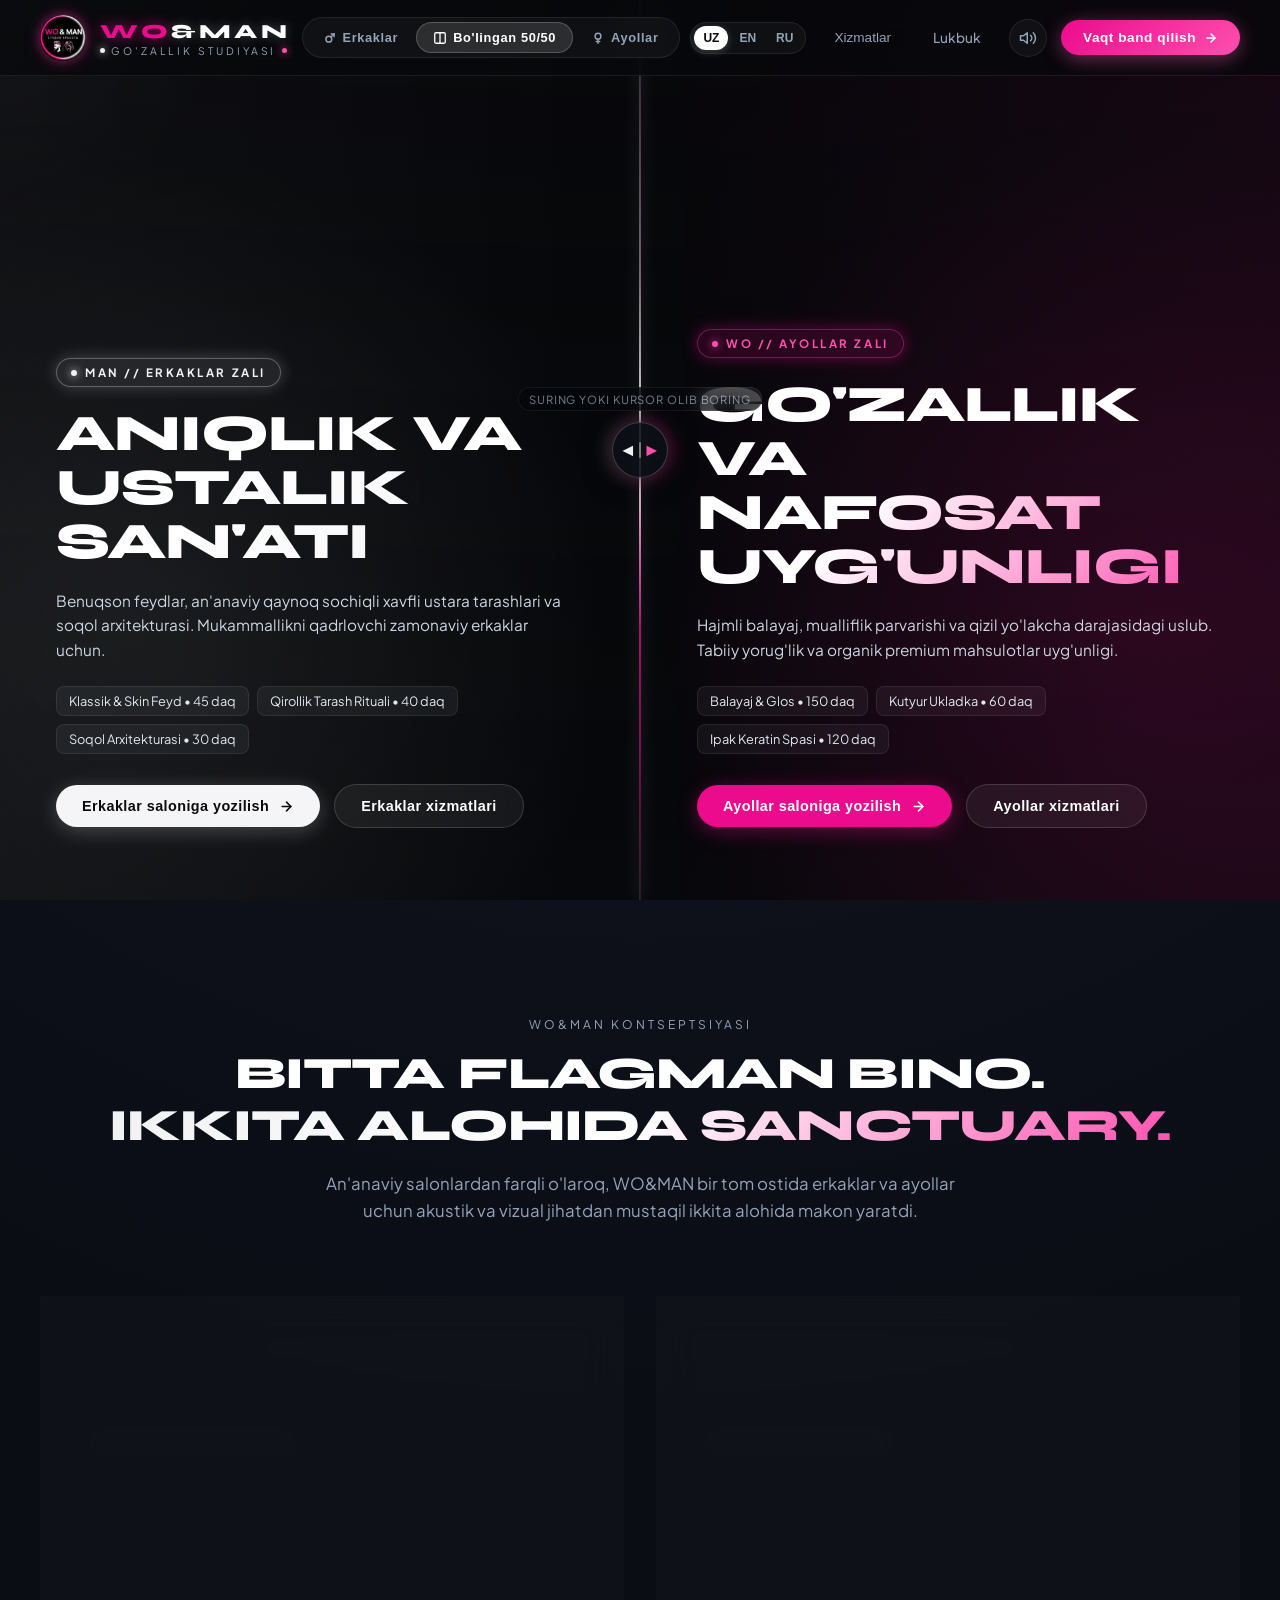
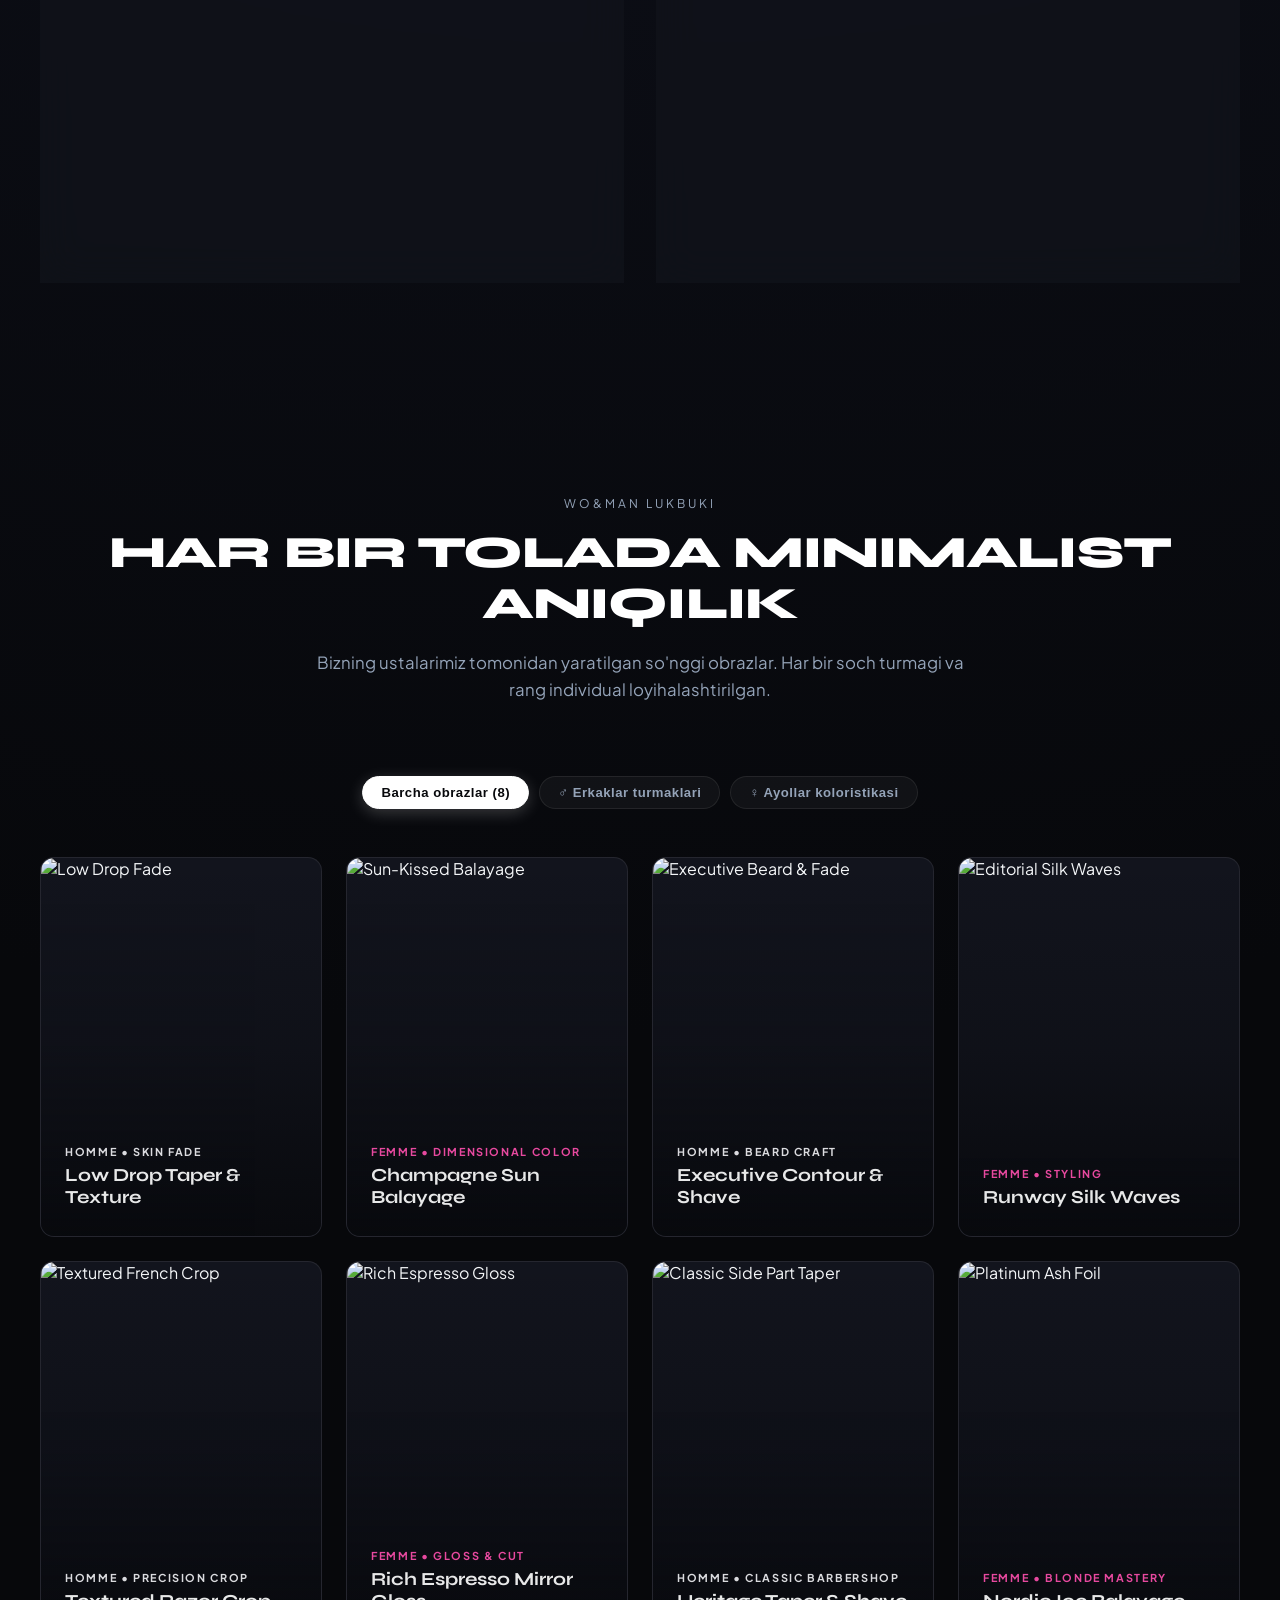
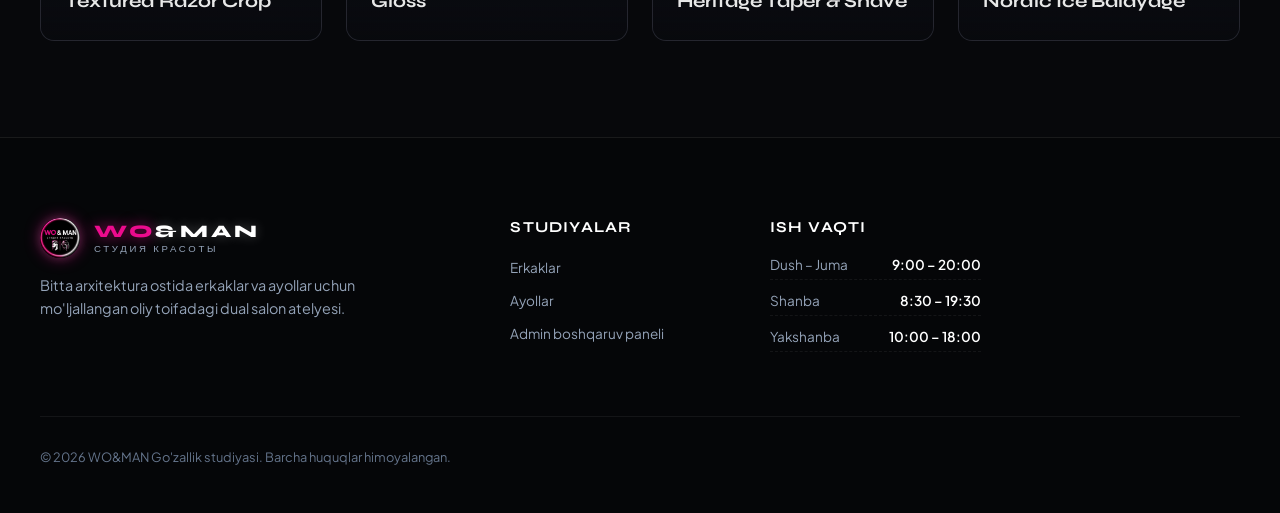
==== commit e373c961: "Rebrand to WO&MAN and make bookings actually reach the salon Bookings were stored only in the visito" ====
--- a/index.html
+++ b/index.html
@@ -3,11 +3,15 @@
 <head>
   <meta charset="UTF-8">
   <meta name="viewport" content="width=device-width, initial-scale=1.0">
-  <title>VSM Barbershop & Salon | The Duality of Luxury Grooming</title>
-  <meta name="description" content="Minimalist luxury split-screen salon experience for VSM Barbershop. Multilingual booking in Uzbek, English, and Russian. Real-time time-slot reservation with Telegram Bot integration.">
+  <title>WO&amp;MAN — Go'zallik studiyasi | Студия красоты</title>
+  <meta name="description" content="WO&amp;MAN — erkaklar va ayollar uchun go'zallik studiyasi. Sartarosh va stilistlarga onlayn yoziling. Студия красоты WO&amp;MAN: онлайн-запись к мастеру.">
+  <meta name="theme-color" content="#050507">
+  <meta property="og:title" content="WO&amp;MAN — Студия красоты">
+  <meta property="og:image" content="assets/logo.png">
   
-  <!-- Favicon Monogram -->
-  <link rel="icon" type="image/svg+xml" href="data:image/svg+xml,%3Csvg xmlns='http://www.w3.org/2000/svg' viewBox='0 0 100 100'%3E%3Cdefs%3E%3ClinearGradient id='g' x1='0%25' y1='0%25' x2='100%25' y2='100%25'%3E%3Cstop offset='0%25' stop-color='%230066FF'/%3E%3Cstop offset='100%25' stop-color='%23FF2E93'/%3E%3C/linearGradient%3E%3C/defs%3E%3Crect width='100' height='100' rx='24' fill='%23090A0F'/%3E%3Cpath d='M25 32 L40 68 L50 45 L60 68 L75 32' stroke='url(%23g)' stroke-width='9' fill='none' stroke-linecap='round' stroke-linejoin='round'/%3E%3C/svg%3E">
+  <!-- Favicon: WO&MAN logo -->
+  <link rel="icon" type="image/png" href="assets/favicon.png">
+  <link rel="apple-touch-icon" href="assets/apple-touch-icon.png">
 
   <!-- Core Stylesheet -->
   <link rel="stylesheet" href="styles.css">
@@ -52,7 +56,7 @@
 
     .telegram-card {
       background: linear-gradient(135deg, rgba(14, 25, 45, 0.7) 0%, rgba(20, 14, 35, 0.7) 100%);
-      border: 1px solid rgba(56, 189, 248, 0.25);
+      border: 1px solid rgba(240, 240, 245, 0.15);
       border-radius: var(--radius-lg);
       padding: 3rem;
       display: flex;
@@ -72,7 +76,7 @@
       right: -10%;
       width: 300px;
       height: 300px;
-      background: radial-gradient(circle, rgba(56, 189, 248, 0.15) 0%, transparent 70%);
+      background: radial-gradient(circle, rgba(240, 240, 245, 0.09) 0%, transparent 70%);
       pointer-events: none;
     }
 
@@ -125,33 +129,11 @@
        NAVIGATION BAR
        ========================================================================== -->
   <nav class="site-nav" id="siteNav">
-    <!-- Brand Logo with Distinctive Blue/Pink Geometry -->
+    <!-- Brand Logo: WO&MAN -->
     <a href="#" class="brand-link">
-      <div class="brand-emblem">
-        <svg viewBox="0 0 100 100" fill="none" xmlns="http://www.w3.org/2000/svg">
-          <defs>
-            <linearGradient id="vsmBlueGrad" x1="0%" y1="0%" x2="100%" y2="100%">
-              <stop offset="0%" stop-color="#38BDF8"/>
-              <stop offset="100%" stop-color="#0066FF"/>
-            </linearGradient>
-            <linearGradient id="vsmPinkGrad" x1="0%" y1="0%" x2="100%" y2="100%">
-              <stop offset="0%" stop-color="#FF2E93"/>
-              <stop offset="100%" stop-color="#FB7185"/>
-            </linearGradient>
-            <linearGradient id="vsmCenterGrad" x1="0%" y1="0%" x2="100%" y2="0%">
-              <stop offset="0%" stop-color="#0066FF"/>
-              <stop offset="50%" stop-color="#C084FC"/>
-              <stop offset="100%" stop-color="#FF2E93"/>
-            </linearGradient>
-          </defs>
-          <polygon points="50,4 92,26 92,74 50,96 8,74 8,26" stroke="rgba(255,255,255,0.18)" stroke-width="2.5" fill="rgba(10,12,18,0.7)"/>
-          <path d="M26 30 L45 72 L50 60 L38 34 Z" fill="url(#vsmBlueGrad)"/>
-          <path d="M74 30 L55 72 L50 60 L62 34 Z" fill="url(#vsmPinkGrad)"/>
-          <circle cx="50" cy="38" r="4.5" fill="url(#vsmCenterGrad)"/>
-        </svg>
-      </div>
+      <img src="assets/logo.png" alt="WO&amp;MAN logotipi" class="brand-logo-img">
       <div class="brand-text">
-        <span class="brand-title">VSM</span>
+        <span class="brand-title brand-wordmark"><span class="wm-wo">WO</span>&amp;MAN</span>
         <span class="brand-tagline">
           <span class="blue-dot"></span> <span data-i18n="brand_tagline">ERKAKLAR VA AYOLLAR SALONI</span> <span class="pink-dot"></span>
         </span>
@@ -198,17 +180,15 @@
       <button class="nav-link-btn" data-open-menu data-menu-salon="homme" data-i18n="nav_services">Xizmatlar</button>
       <a href="#lookbook" class="nav-link-btn" data-i18n="nav_lookbook">Lukbuk</a>
       
-      <!-- Telegram Bot Link -->
-      <a href="https://t.me/VSMBarbershopBot" target="_blank" class="nav-link-btn" style="color: #38bdf8; display: flex; align-items: center; gap: 4px;">
+      <!-- Salon Telegram (set in site-config.js) -->
+      <a href="#" data-contact="telegram" target="_blank" rel="noopener" class="nav-link-btn is-hidden" style="color: #f1f1f4; display: flex; align-items: center; gap: 4px;">
         <svg width="14" height="14" viewBox="0 0 24 24" fill="none" stroke="currentColor" stroke-width="2">
           <line x1="22" y1="2" x2="11" y2="13"></line>
           <polygon points="22 2 15 22 11 13 2 9 22 2"></polygon>
         </svg>
-        <span>Bot</span>
+        <span>Telegram</span>
       </a>
 
-      <!-- Admin Panel Link -->
-      <a href="admin.html" class="nav-link-btn" style="color: #cbd5e1; border: 1px solid rgba(255,255,255,0.1); border-radius: var(--radius-sm); padding: 5px 10px; font-size: 0.75rem;" data-i18n="nav_admin">Admin</a>
       
       <!-- Audio Atmosphere Toggle -->
       <button class="sound-toggle-btn" id="soundToggle" title="Ovoz effektlari">
@@ -234,7 +214,7 @@
        ========================================================================== -->
   <main class="split-hero-container" id="splitHero">
     
-    <!-- LEFT PANEL: VSM HOMME (Male Salon) -->
+    <!-- LEFT PANEL: MAN (Male Salon) -->
     <section class="split-panel split-panel-homme" id="panelHomme">
       <div class="panel-bg"></div>
       <div class="panel-ambient-glow"></div>
@@ -243,7 +223,7 @@
       <div class="panel-content">
         <div class="sub-badge badge-homme">
           <span class="pulse-indicator"></span>
-          <span data-i18n="homme_badge">VSM HOMME // ERKAKLAR SALONI</span>
+          <span data-i18n="homme_badge">MAN // ERKAKLAR ZALI</span>
         </div>
 
         <h1 class="panel-title">
@@ -282,8 +262,8 @@
           </button>
         </div>
 
-        <!-- Micro Meta: Barbers & Ratings -->
-        <div class="panel-footer-meta">
+        <!-- Hidden: the ratings/review counts here were invented. Show real numbers, then remove "is-hidden". -->
+        <div class="panel-footer-meta is-hidden">
           <div class="avatar-stack">
             <img src="https://images.unsplash.com/photo-1534528741775-53994a69daeb?auto=format&fit=crop&w=120&q=80" alt="Marcus Vance">
             <img src="https://images.unsplash.com/photo-1507003211169-0a1dd7228f2d?auto=format&fit=crop&w=120&q=80" alt="Julian Drake">
@@ -309,7 +289,7 @@
       </div>
     </div>
 
-    <!-- RIGHT PANEL: VSM FEMME (Female Salon) -->
+    <!-- RIGHT PANEL: WO (Female Salon) -->
     <section class="split-panel split-panel-femme" id="panelFemme">
       <div class="panel-bg"></div>
       <div class="panel-ambient-glow"></div>
@@ -318,7 +298,7 @@
       <div class="panel-content">
         <div class="sub-badge badge-femme">
           <span class="pulse-indicator"></span>
-          <span data-i18n="femme_badge">VSM FEMME // AYOLLAR SALONI</span>
+          <span data-i18n="femme_badge">WO // AYOLLAR ZALI</span>
         </div>
 
         <h1 class="panel-title">
@@ -357,8 +337,8 @@
           </button>
         </div>
 
-        <!-- Micro Meta: Stylists & Ratings -->
-        <div class="panel-footer-meta">
+        <!-- Hidden: the ratings/review counts here were invented. Show real numbers, then remove "is-hidden". -->
+        <div class="panel-footer-meta is-hidden">
           <div class="avatar-stack">
             <img src="https://images.unsplash.com/photo-1573496359142-b8d87734a5a2?auto=format&fit=crop&w=120&q=80" alt="Elena Rostova">
             <img src="https://images.unsplash.com/photo-1580489944761-15a19d654956?auto=format&fit=crop&w=120&q=80" alt="Camille Laurent">
@@ -377,7 +357,7 @@
   <!-- ==========================================================================
        TELEGRAM BOT BOOKING PROMO BANNER
        ========================================================================== -->
-  <section class="section-telegram-promo">
+  <section class="section-telegram-promo is-hidden" data-contact-section="telegram">
     <div class="telegram-card">
       <div class="tg-content">
         <div class="sub-badge badge-homme" style="margin-bottom: 0.5rem;" data-i18n="tg_banner_badge">TEZKOR BAND QILISH</div>
@@ -385,12 +365,12 @@
         <p data-i18n="tg_banner_desc">Saytga kirmasdan, Telegram orqali 30 soniyada o'zingizga ma'qul usta va bo'sh vaqt slotini tanlang. Eslatma xabarnomalari avtomatik yuboriladi.</p>
       </div>
       <div>
-        <a href="https://t.me/VSMBarbershopBot" target="_blank" class="btn-telegram">
+        <a href="#" data-contact="telegram" target="_blank" rel="noopener" class="btn-telegram">
           <svg width="20" height="20" viewBox="0 0 24 24" fill="none" stroke="currentColor" stroke-width="2" stroke-linecap="round" stroke-linejoin="round">
             <line x1="22" y1="2" x2="11" y2="13"></line>
             <polygon points="22 2 15 22 11 13 2 9 22 2"></polygon>
           </svg>
-          <span data-i18n="btn_open_tg_bot">Telegram Botni ochish (@VSMBarbershopBot)</span>
+          <span data-i18n="btn_open_tg_bot">Telegram orqali yozish</span>
         </a>
       </div>
     </div>
@@ -401,13 +381,13 @@
        ========================================================================== -->
   <section class="section-duality" id="philosophy">
     <div class="section-header">
-      <div class="section-label" data-i18n="philosophy_label">VSM Kontseptsiyasi</div>
+      <div class="section-label" data-i18n="philosophy_label">WO&amp;MAN Kontseptsiyasi</div>
       <h2 class="section-title">
         <span data-i18n="philosophy_title_1">BITTA FLAGMAN BINO.</span><br>
         <span class="dual-gradient-text" data-i18n="philosophy_title_2">IKKITA ALOHIDA SANCTUARY.</span>
       </h2>
       <p class="section-subtitle" data-i18n="philosophy_subtitle">
-        An'anaviy salonlardan farqli o'laroq, VSM bir tom ostida erkaklar va ayollar uchun akustik va vizual jihatdan mustaqil ikkita alohida makon yaratdi.
+        An'anaviy salonlardan farqli o'laroq, WO&amp;MAN bir tom ostida erkaklar va ayollar uchun akustik va vizual jihatdan mustaqil ikkita alohida makon yaratdi.
       </p>
     </div>
 
@@ -424,7 +404,7 @@
             <line x1="19" y1="5" x2="19" y2="10"></line>
           </svg>
         </div>
-        <div class="sub-badge badge-homme" style="margin-bottom: 1rem;" data-i18n="homme_card_badge">VSM Homme Zali</div>
+        <div class="sub-badge badge-homme" style="margin-bottom: 1rem;" data-i18n="homme_card_badge">MAN — Erkaklar zali</div>
         <h3 class="card-heading" data-i18n="homme_card_title">Akustik Teri & Po'lat</h3>
         <p class="card-text" data-i18n="homme_card_desc">
           To'q yong'oq yog'ochi, qo'lda tikilgan charm Belmont o'rindiqlari va yapon po'lat ustaralari. Qulaylik va xotirjamlik maskani.
@@ -463,7 +443,7 @@
             <line x1="9" y1="18" x2="15" y2="18"></line>
           </svg>
         </div>
-        <div class="sub-badge badge-femme" style="margin-bottom: 1rem;" data-i18n="femme_card_badge">VSM Femme Zali</div>
+        <div class="sub-badge badge-femme" style="margin-bottom: 1rem;" data-i18n="femme_card_badge">WO — Ayollar zali</div>
         <h3 class="card-heading" data-i18n="femme_card_title">Tabiiy Yorug'lik & Koloristika</h3>
         <p class="card-text" data-i18n="femme_card_desc">
           Ranglarni buzmasdan ko'rsatuvchi 5500K kunduzgi yorug'lik, shaxsiy bosh yuvish xonalari va individual bo'yoq formulasini tayyorlash.
@@ -501,7 +481,7 @@
        ========================================================================== -->
   <section class="section-lookbook" id="lookbook">
     <div class="section-header">
-      <div class="section-label" data-i18n="lookbook_label">VSM Lukbuki</div>
+      <div class="section-label" data-i18n="lookbook_label">WO&amp;MAN Lukbuki</div>
       <h2 class="section-title" data-i18n="lookbook_title">HAR BIR TOLADA MINIMALIST ANIQILIK</h2>
       <p class="section-subtitle" data-i18n="lookbook_subtitle">
         Bizning ustalarimiz tomonidan yaratilgan so'nggi obrazlar. Har bir soch turmagi va rang individual loyihalashtirilgan.
@@ -522,7 +502,6 @@
         <div class="gallery-overlay">
           <span class="look-tag homme-tag">Homme • Skin Fade</span>
           <h4 class="look-title">Low Drop Taper & Texture</h4>
-          <span class="look-author">Crafted by Marcus Vance</span>
         </div>
       </div>
 
@@ -531,7 +510,6 @@
         <div class="gallery-overlay">
           <span class="look-tag femme-tag">Femme • Dimensional Color</span>
           <h4 class="look-title">Champagne Sun Balayage</h4>
-          <span class="look-author">Crafted by Elena Rostova</span>
         </div>
       </div>
 
@@ -540,7 +518,6 @@
         <div class="gallery-overlay">
           <span class="look-tag homme-tag">Homme • Beard Craft</span>
           <h4 class="look-title">Executive Contour & Shave</h4>
-          <span class="look-author">Crafted by Julian Drake</span>
         </div>
       </div>
 
@@ -549,7 +526,6 @@
         <div class="gallery-overlay">
           <span class="look-tag femme-tag">Femme • Styling</span>
           <h4 class="look-title">Runway Silk Waves</h4>
-          <span class="look-author">Crafted by Camille Laurent</span>
         </div>
       </div>
 
@@ -558,7 +534,6 @@
         <div class="gallery-overlay">
           <span class="look-tag homme-tag">Homme • Precision Crop</span>
           <h4 class="look-title">Textured Razor Crop</h4>
-          <span class="look-author">Crafted by Leo Saint</span>
         </div>
       </div>
 
@@ -567,7 +542,6 @@
         <div class="gallery-overlay">
           <span class="look-tag femme-tag">Femme • Gloss & Cut</span>
           <h4 class="look-title">Rich Espresso Mirror Gloss</h4>
-          <span class="look-author">Crafted by Sienna Blake</span>
         </div>
       </div>
 
@@ -576,7 +550,6 @@
         <div class="gallery-overlay">
           <span class="look-tag homme-tag">Homme • Classic Barbershop</span>
           <h4 class="look-title">Heritage Taper & Shave</h4>
-          <span class="look-author">Crafted by Marcus Vance</span>
         </div>
       </div>
 
@@ -585,7 +558,6 @@
         <div class="gallery-overlay">
           <span class="look-tag femme-tag">Femme • Blonde Mastery</span>
           <h4 class="look-title">Nordic Ice Balayage</h4>
-          <span class="look-author">Crafted by Elena Rostova</span>
         </div>
       </div>
     </div>
@@ -594,7 +566,8 @@
   <!-- ==========================================================================
        CLIENT REVIEWS & REPUTATION
        ========================================================================== -->
-  <section class="section-reviews" id="reviews">
+  <!-- Hidden: the sample reviews were invented. Put real client reviews here, then remove "is-hidden". -->
+  <section class="section-reviews is-hidden" id="reviews">
     <div class="section-header">
       <div class="section-label" data-i18n="reviews_label">Mijozlarimiz fikrlari</div>
       <h2 class="section-title" data-i18n="reviews_title">MUKAMMAL NATIJA VA E'TIROF</h2>
@@ -652,16 +625,10 @@
     <div class="footer-top-grid">
       <div class="footer-brand">
         <div class="brand-link" style="margin-bottom: 0.5rem;">
-          <div class="brand-emblem" style="width: 36px; height: 36px;">
-            <svg viewBox="0 0 100 100" fill="none">
-              <polygon points="50,4 92,26 92,74 50,96 8,74 8,26" stroke="rgba(255,255,255,0.2)" stroke-width="3" fill="#0E1017"/>
-              <path d="M26 30 L45 72 L50 60 L38 34 Z" fill="#0066FF"/>
-              <path d="M74 30 L55 72 L50 60 L62 34 Z" fill="#FF2E93"/>
-            </svg>
-          </div>
+          <img src="assets/logo.png" alt="WO&amp;MAN" class="brand-logo-img" style="width: 40px; height: 40px;">
           <div class="brand-text">
-            <span class="brand-title" style="font-size: 1.1rem;">VSM</span>
-            <span class="brand-tagline" style="font-size: 0.6rem;">BARBERSHOP & SALON</span>
+            <span class="brand-title brand-wordmark" style="font-size: 1.1rem;"><span class="wm-wo">WO</span>&amp;MAN</span>
+            <span class="brand-tagline" style="font-size: 0.6rem;">СТУДИЯ КРАСОТЫ</span>
           </div>
         </div>
         <p data-i18n="footer_about">
@@ -672,10 +639,9 @@
       <div class="footer-col">
         <h5 data-i18n="footer_studios">STUDIYALAR</h5>
         <ul>
-          <li><a href="#" data-open-booking data-salon="homme" data-i18n="nav_homme">VSM Homme (Barber)</a></li>
-          <li><a href="#" data-open-booking data-salon="femme" data-i18n="nav_femme">VSM Femme (Salon)</a></li>
+          <li><a href="#" data-open-booking data-salon="homme" data-i18n="nav_homme">MAN (Erkaklar)</a></li>
+          <li><a href="#" data-open-booking data-salon="femme" data-i18n="nav_femme">WO (Ayollar)</a></li>
           <li><a href="admin.html" data-i18n="footer_admin_link">Admin boshqaruv paneli</a></li>
-          <li><a href="https://t.me/VSMBarbershopBot" target="_blank">Telegram Bot (@VSMBarbershopBot)</a></li>
         </ul>
       </div>
 
@@ -700,17 +666,17 @@
       <div class="footer-col">
         <h5 data-i18n="footer_contact">ALOQA & REZERV</h5>
         <ul>
-          <li><span style="color: #cbd5e1;" data-i18n="footer_address">Toshkent sh., Amir Temur shox ko'chasi 45</span></li>
-          <li><a href="tel:+998712001122">+998 (71) 200-11-22</a></li>
-          <li><a href="https://t.me/VSMBarbershopBot" target="_blank">Telegram Concierge</a></li>
-          <li><a href="#">Instagram @vsm.atelier</a></li>
+          <!-- Filled from site-config.js; empty items stay hidden -->
+          <li class="is-hidden"><a href="#" data-contact="address" target="_blank" rel="noopener" style="color: #cbd5e1;"></a></li>
+          <li class="is-hidden"><a href="#" data-contact="phone"></a></li>
+          <li class="is-hidden"><a href="#" data-contact="telegram" target="_blank" rel="noopener">Telegram</a></li>
+          <li class="is-hidden"><a href="#" data-contact="instagram" target="_blank" rel="noopener">Instagram</a></li>
         </ul>
       </div>
     </div>
 
     <div class="footer-bottom">
-      <span data-i18n="footer_rights">&copy; 2026 VSM Barbershop & Salon. Barcha huquqlar himoyalangan.</span>
-      <span>Designed with Blue & Pink Duality Architecture.</span>
+      <span data-i18n="footer_rights">&copy; 2026 WO&amp;MAN Go'zallik studiyasi. Barcha huquqlar himoyalangan.</span>
     </div>
   </footer>
 
@@ -730,10 +696,10 @@
           <label class="booking-label" data-i18n="modal_step_1">1. Salon yo'nalishini tanlang</label>
           <div class="salon-toggle-group">
             <button class="salon-toggle-btn active" data-salon="homme">
-              <span>♂</span> VSM Homme (Barbershop)
+              <span>♂</span> MAN (Erkaklar)
             </button>
             <button class="salon-toggle-btn" data-salon="femme">
-              <span>♀</span> VSM Femme (Salon)
+              <span>♀</span> WO (Ayollar)
             </button>
           </div>
         </div>
@@ -774,12 +740,12 @@
       </div>
 
       <div class="modal-footer">
-        <a href="https://t.me/VSMBarbershopBot" target="_blank" class="nav-link-btn" style="color: #38bdf8; display: flex; align-items: center; gap: 6px;">
+        <a href="#" data-contact="telegram" target="_blank" rel="noopener" class="nav-link-btn is-hidden" style="color: #f1f1f4; display: flex; align-items: center; gap: 6px;">
           <svg width="16" height="16" viewBox="0 0 24 24" fill="none" stroke="currentColor" stroke-width="2">
             <line x1="22" y1="2" x2="11" y2="13"></line>
             <polygon points="22 2 15 22 11 13 2 9 22 2"></polygon>
           </svg>
-          <span data-i18n="btn_book_via_bot">Telegram Bot orqali yozilish</span>
+          <span data-i18n="btn_book_via_bot">Telegram orqali yozish</span>
         </a>
 
         <button class="btn-confirm-booking" id="confirmBookingBtn" data-i18n="btn_confirm_slot">
@@ -795,7 +761,7 @@
   <div class="modal-backdrop" id="menuModal">
     <div class="modal-container" style="max-width: 780px;">
       <div class="modal-header">
-        <h3 class="modal-title" data-i18n="menu_modal_title">VSM Xizmatlar va Ritual Ma'lumotnomasi</h3>
+        <h3 class="modal-title" data-i18n="menu_modal_title">WO&amp;MAN Xizmatlar Ma'lumotnomasi</h3>
         <button class="modal-close-btn" data-close-modal aria-label="Close menu modal">&times;</button>
       </div>
 
@@ -830,7 +796,7 @@
             </div>
             <div class="service-card-select">
               <div class="service-info">
-                <h5>The VSM Dual Package (Cut + Shave + Facial)</h5>
+                <h5>The WO&amp;MAN Dual Package (Cut + Shave + Facial)</h5>
                 <span>⏱ 75 daqiqa • Soch turmagi + Qirollik tarash rituali + bosh terisini tozalovchi massaj.</span>
               </div>
             </div>
@@ -880,13 +846,14 @@
        TOAST NOTIFICATION COMPONENT
        ========================================================================== -->
   <div class="toast-notice" id="toastNotice">
-    <svg width="20" height="20" viewBox="0 0 24 24" fill="none" stroke="#38BDF8" stroke-width="2.5" stroke-linecap="round" stroke-linejoin="round">
+    <svg width="20" height="20" viewBox="0 0 24 24" fill="none" stroke="#f1f1f4" stroke-width="2.5" stroke-linecap="round" stroke-linejoin="round">
       <polyline points="20 6 9 17 4 12"></polyline>
     </svg>
     <span class="toast-text">Vaqt sloti muvaffaqiyatli band qilindi!</span>
   </div>
 
   <!-- Core Scripts -->
+  <script src="site-config.js"></script>
   <script src="translations.js"></script>
   <script src="app.js"></script>
 </body>
--- a/styles.css
+++ b/styles.css
@@ -1,6 +1,6 @@
 /* ==========================================================================
-   VSM BARBERSHOP & SALON - MINIMALIST LUXURY SPLIT-SCREEN LANDING PAGE
-   Distinctive Blue (Homme) & Pink (Femme) Brand Identity
+   WO&MAN BEAUTY STUDIO - SPLIT-SCREEN LANDING PAGE
+   Brand: black background, neon magenta (WO / women) & white (MAN / men)
    ========================================================================== */
 
 @import url('https://fonts.googleapis.com/css2?family=Plus+Jakarta+Sans:wght@300;400;500;600;700;800&family=Syne:wght@600;700;800&family=Playfair+Display:ital,wght@0,600;1,400&display=swap');
@@ -16,23 +16,25 @@
   --border-subtle: rgba(255, 255, 255, 0.08);
   --border-glow: rgba(255, 255, 255, 0.15);
 
-  /* Distinctive Blue (Homme / Male Salon) */
-  --blue-primary: #0066ff;
-  --blue-bright: #38bdf8;
-  --blue-deep: #0a192f;
-  --blue-glow: rgba(0, 102, 255, 0.35);
-  --blue-glow-intense: rgba(56, 189, 248, 0.6);
-  --blue-badge-bg: rgba(0, 102, 255, 0.12);
-  --blue-border: rgba(56, 189, 248, 0.3);
-
-  /* Distinctive Pink (Femme / Female Salon) */
-  --pink-primary: #ff2e93;
-  --pink-bright: #fb7185;
-  --pink-deep: #240a1b;
-  --pink-glow: rgba(255, 46, 147, 0.35);
-  --pink-glow-intense: rgba(251, 113, 133, 0.6);
-  --pink-badge-bg: rgba(255, 46, 147, 0.12);
-  --pink-border: rgba(251, 113, 133, 0.3);
+  /* MAN side (men): white / silver neon from the WO&MAN logo.
+     The "--blue-*" names are kept so existing rules keep working. */
+  --blue-primary: #f5f5f7;
+  --blue-on: #0b0b0f;            /* text colour on --blue-primary buttons */
+  --blue-bright: #f1f1f4;
+  --blue-deep: #16161c;
+  --blue-glow: rgba(255, 255, 255, 0.22);
+  --blue-glow-intense: rgba(255, 255, 255, 0.5);
+  --blue-badge-bg: rgba(255, 255, 255, 0.08);
+  --blue-border: rgba(255, 255, 255, 0.28);
+
+  /* WO side (women): neon magenta from the WO&MAN logo */
+  --pink-primary: #ec0b8d;
+  --pink-bright: #ff4fae;
+  --pink-deep: #22051a;
+  --pink-glow: rgba(236, 11, 141, 0.38);
+  --pink-glow-intense: rgba(255, 79, 174, 0.6);
+  --pink-badge-bg: rgba(236, 11, 141, 0.14);
+  --pink-border: rgba(255, 79, 174, 0.32);
 
   /* Shared Transitions & Radius */
   --transition-smooth: cubic-bezier(0.16, 1, 0.3, 1);
@@ -153,7 +155,7 @@
 .brand-emblem svg {
   width: 100%;
   height: 100%;
-  filter: drop-shadow(0 0 12px rgba(0, 102, 255, 0.4)) drop-shadow(0 0 12px rgba(255, 46, 147, 0.4));
+  filter: drop-shadow(0 0 12px rgba(255, 255, 255, 0.2)) drop-shadow(0 0 12px rgba(236, 11, 141, 0.4));
   transition: transform 0.4s var(--transition-spring);
 }
 
@@ -234,7 +236,7 @@
 }
 
 .switcher-btn.active[data-view="homme"] {
-  background: rgba(0, 102, 255, 0.18);
+  background: rgba(255, 255, 255, 0.09);
   color: #ffffff;
   border: 1px solid var(--blue-border);
   box-shadow: 0 0 15px var(--blue-glow);
@@ -247,7 +249,7 @@
 }
 
 .switcher-btn.active[data-view="femme"] {
-  background: rgba(255, 46, 147, 0.18);
+  background: rgba(236, 11, 141, 0.18);
   color: #ffffff;
   border: 1px solid var(--pink-border);
   box-shadow: 0 0 15px var(--pink-glow);
@@ -306,7 +308,7 @@
   display: inline-flex;
   align-items: center;
   gap: 8px;
-  background: linear-gradient(135deg, var(--blue-primary) 0%, var(--pink-primary) 100%);
+  background: linear-gradient(135deg, var(--pink-primary) 0%, var(--pink-bright) 100%);
   color: #ffffff;
   font-size: 0.85rem;
   font-weight: 600;
@@ -317,12 +319,12 @@
   cursor: pointer;
   text-decoration: none;
   transition: all 0.3s var(--transition-spring);
-  box-shadow: 0 4px 20px rgba(0, 102, 255, 0.3), 0 4px 20px rgba(255, 46, 147, 0.3);
+  box-shadow: 0 4px 20px rgba(255, 255, 255, 0.15), 0 4px 20px rgba(236, 11, 141, 0.3);
 }
 
 .btn-primary-reserve:hover {
   transform: translateY(-2px) scale(1.02);
-  box-shadow: 0 6px 26px rgba(0, 102, 255, 0.5), 0 6px 26px rgba(255, 46, 147, 0.5);
+  box-shadow: 0 6px 26px rgba(255, 255, 255, 0.25), 0 6px 26px rgba(236, 11, 141, 0.5);
 }
 
 /* ==========================================================================
@@ -355,12 +357,12 @@
 /* Default 50/50 flex basis */
 .split-panel-homme {
   flex-basis: 50%;
-  border-right: 1px solid rgba(0, 102, 255, 0.15);
+  border-right: 1px solid rgba(255, 255, 255, 0.075);
 }
 
 .split-panel-femme {
   flex-basis: 50%;
-  border-left: 1px solid rgba(255, 46, 147, 0.15);
+  border-left: 1px solid rgba(236, 11, 141, 0.15);
 }
 
 /* Expanded state on hover or click */
@@ -436,13 +438,13 @@
 }
 
 .split-panel-homme .panel-ambient-glow {
-  background: radial-gradient(circle at 20% 70%, rgba(0, 102, 255, 0.28) 0%, transparent 60%),
-              linear-gradient(90deg, rgba(0, 102, 255, 0.15) 0%, transparent 100%);
+  background: radial-gradient(circle at 20% 70%, rgba(255, 255, 255, 0.14) 0%, transparent 60%),
+              linear-gradient(90deg, rgba(255, 255, 255, 0.075) 0%, transparent 100%);
 }
 
 .split-panel-femme .panel-ambient-glow {
-  background: radial-gradient(circle at 80% 70%, rgba(255, 46, 147, 0.28) 0%, transparent 60%),
-              linear-gradient(-90deg, rgba(255, 46, 147, 0.15) 0%, transparent 100%);
+  background: radial-gradient(circle at 80% 70%, rgba(236, 11, 141, 0.28) 0%, transparent 60%),
+              linear-gradient(-90deg, rgba(236, 11, 141, 0.15) 0%, transparent 100%);
 }
 
 .split-panel:hover .panel-ambient-glow {
@@ -635,12 +637,12 @@
 
 .btn-homme-primary {
   background: var(--blue-primary);
-  color: #ffffff;
+  color: var(--blue-on);
   box-shadow: 0 4px 20px var(--blue-glow);
 }
 
 .btn-homme-primary:hover {
-  background: #0056df;
+  background: #d9d9e0;
   transform: translateY(-2px) scale(1.02);
   box-shadow: 0 8px 30px var(--blue-glow-intense);
 }
@@ -732,9 +734,9 @@
   background: linear-gradient(
     180deg,
     rgba(255, 255, 255, 0.05) 0%,
-    rgba(0, 102, 255, 0.7) 30%,
+    rgba(255, 255, 255, 0.35) 30%,
     rgba(255, 255, 255, 0.9) 50%,
-    rgba(255, 46, 147, 0.7) 70%,
+    rgba(236, 11, 141, 0.7) 70%,
     rgba(255, 255, 255, 0.05) 100%
   );
   box-shadow: 0 0 15px rgba(255, 255, 255, 0.3);
@@ -890,13 +892,13 @@
 .duality-card-homme:hover {
   transform: translateY(-6px);
   border-color: var(--blue-border);
-  box-shadow: 0 20px 40px rgba(0, 102, 255, 0.15);
+  box-shadow: 0 20px 40px rgba(255, 255, 255, 0.075);
 }
 
 .duality-card-femme:hover {
   transform: translateY(-6px);
   border-color: var(--pink-border);
-  box-shadow: 0 20px 40px rgba(255, 46, 147, 0.15);
+  box-shadow: 0 20px 40px rgba(236, 11, 141, 0.15);
 }
 
 .card-top-icon {
@@ -910,13 +912,13 @@
 }
 
 .duality-card-homme .card-top-icon {
-  background: rgba(0, 102, 255, 0.1);
+  background: rgba(255, 255, 255, 0.05);
   border: 1px solid var(--blue-border);
   color: var(--blue-bright);
 }
 
 .duality-card-femme .card-top-icon {
-  background: rgba(255, 46, 147, 0.1);
+  background: rgba(236, 11, 141, 0.1);
   border: 1px solid var(--pink-border);
   color: var(--pink-bright);
 }
@@ -964,12 +966,12 @@
 }
 
 .duality-card-homme .feature-check {
-  background: rgba(0, 102, 255, 0.15);
+  background: rgba(255, 255, 255, 0.075);
   color: var(--blue-bright);
 }
 
 .duality-card-femme .feature-check {
-  background: rgba(255, 46, 147, 0.15);
+  background: rgba(236, 11, 141, 0.15);
   color: var(--pink-bright);
 }
 
@@ -1018,7 +1020,7 @@
 
 .filter-pill.active[data-tag="homme"] {
   background: var(--blue-primary);
-  color: #ffffff;
+  color: var(--blue-on);
   border-color: var(--blue-primary);
   box-shadow: 0 4px 20px var(--blue-glow);
 }
@@ -1053,12 +1055,12 @@
 
 .gallery-card.homme-look:hover {
   border-color: var(--blue-border);
-  box-shadow: 0 15px 35px rgba(0, 102, 255, 0.25);
+  box-shadow: 0 15px 35px rgba(255, 255, 255, 0.125);
 }
 
 .gallery-card.femme-look:hover {
   border-color: var(--pink-border);
-  box-shadow: 0 15px 35px rgba(255, 46, 147, 0.25);
+  box-shadow: 0 15px 35px rgba(236, 11, 141, 0.25);
 }
 
 .gallery-card img {
@@ -1376,7 +1378,7 @@
 
 .salon-toggle-btn.active[data-salon="homme"] {
   background: var(--blue-primary);
-  color: #ffffff;
+  color: var(--blue-on);
   box-shadow: 0 4px 15px var(--blue-glow);
 }
 
@@ -1564,7 +1566,7 @@
 
 .booking-modal.salon-is-homme .btn-confirm-booking {
   background: var(--blue-primary);
-  color: #ffffff;
+  color: var(--blue-on);
   box-shadow: 0 4px 18px var(--blue-glow);
 }
 
@@ -1675,3 +1677,84 @@
     text-align: center;
   }
 }
+
+/* ==========================================================================
+   WO&MAN BRAND MARK
+   ========================================================================== */
+.brand-logo-img {
+  width: 46px;
+  height: 46px;
+  border-radius: 50%;
+  display: block;
+  box-shadow: 0 0 16px rgba(236, 11, 141, 0.45), 0 0 10px rgba(255, 255, 255, 0.15);
+}
+
+.brand-title.brand-wordmark {
+  background: none;
+  -webkit-text-fill-color: currentColor;
+  color: #ffffff;
+  white-space: nowrap;
+  text-shadow: 0 0 12px rgba(255, 255, 255, 0.25);
+}
+
+.brand-wordmark .wm-wo {
+  color: var(--pink-primary);
+  -webkit-text-fill-color: var(--pink-primary);
+  text-shadow: 0 0 14px rgba(236, 11, 141, 0.7);
+}
+
+.is-hidden {
+  display: none !important;
+}
+
+/* Form fields (booking form on the website; the admin panel adds a search icon padding) */
+.search-input {
+  width: 100%;
+  background: rgba(0, 0, 0, 0.4);
+  border: 1px solid var(--border-subtle);
+  padding: 11px 14px;
+  border-radius: var(--radius-sm);
+  color: #fff;
+  font: inherit;
+  font-size: 0.9rem;
+  color-scheme: dark;
+}
+
+.search-input::placeholder {
+  color: var(--text-subtle);
+}
+
+.search-input:focus {
+  outline: none;
+  border-color: var(--pink-bright);
+  box-shadow: 0 0 0 3px rgba(236, 11, 141, 0.18);
+}
+
+/* Phone-sized navigation: keep logo, language and the booking button */
+@media (max-width: 768px) {
+  .brand-tagline,
+  .nav-actions .nav-link-btn,
+  .nav-actions .sound-toggle-btn {
+    display: none !important;
+  }
+
+  .nav-actions {
+    gap: 8px;
+  }
+
+  .brand-logo-img {
+    width: 38px;
+    height: 38px;
+  }
+}
+
+@media (max-width: 480px) {
+  .site-nav .brand-text {
+    display: none;
+  }
+
+  .btn-primary-reserve {
+    padding: 9px 14px;
+    font-size: 0.78rem;
+  }
+}
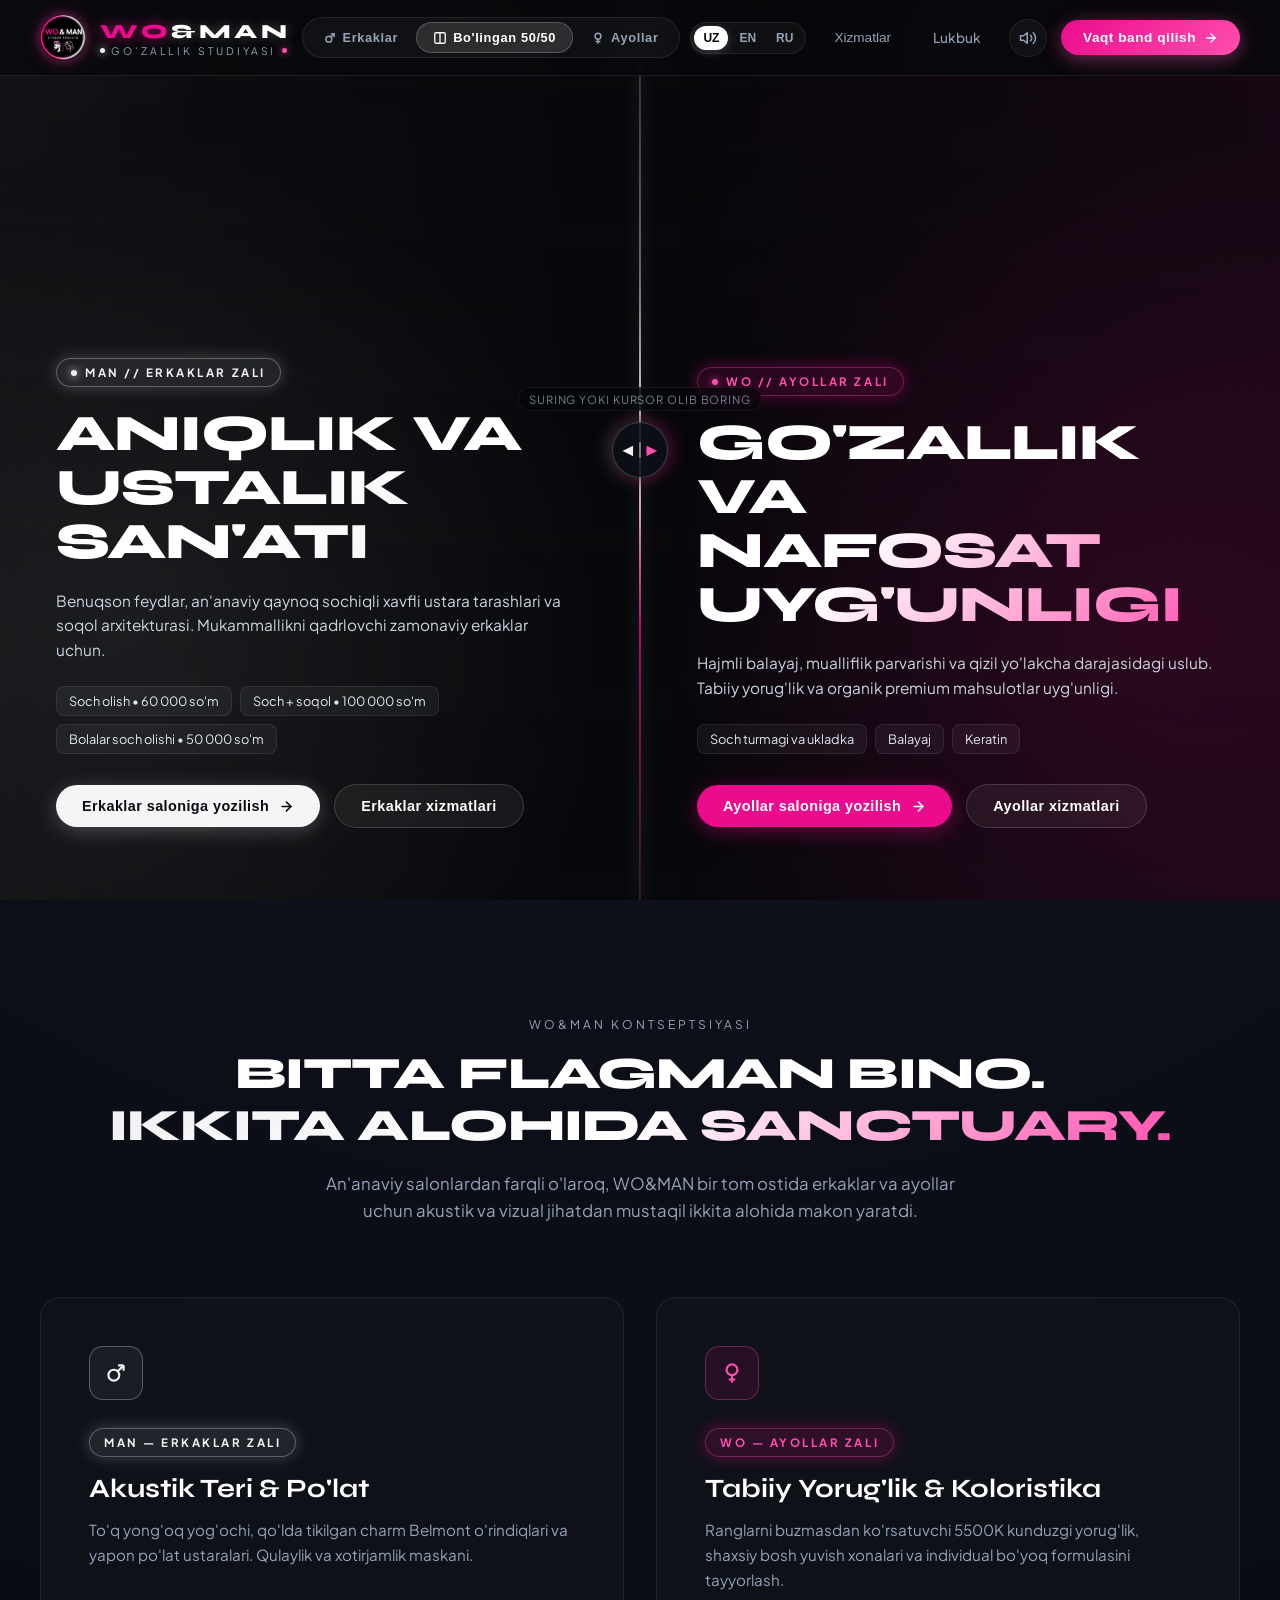
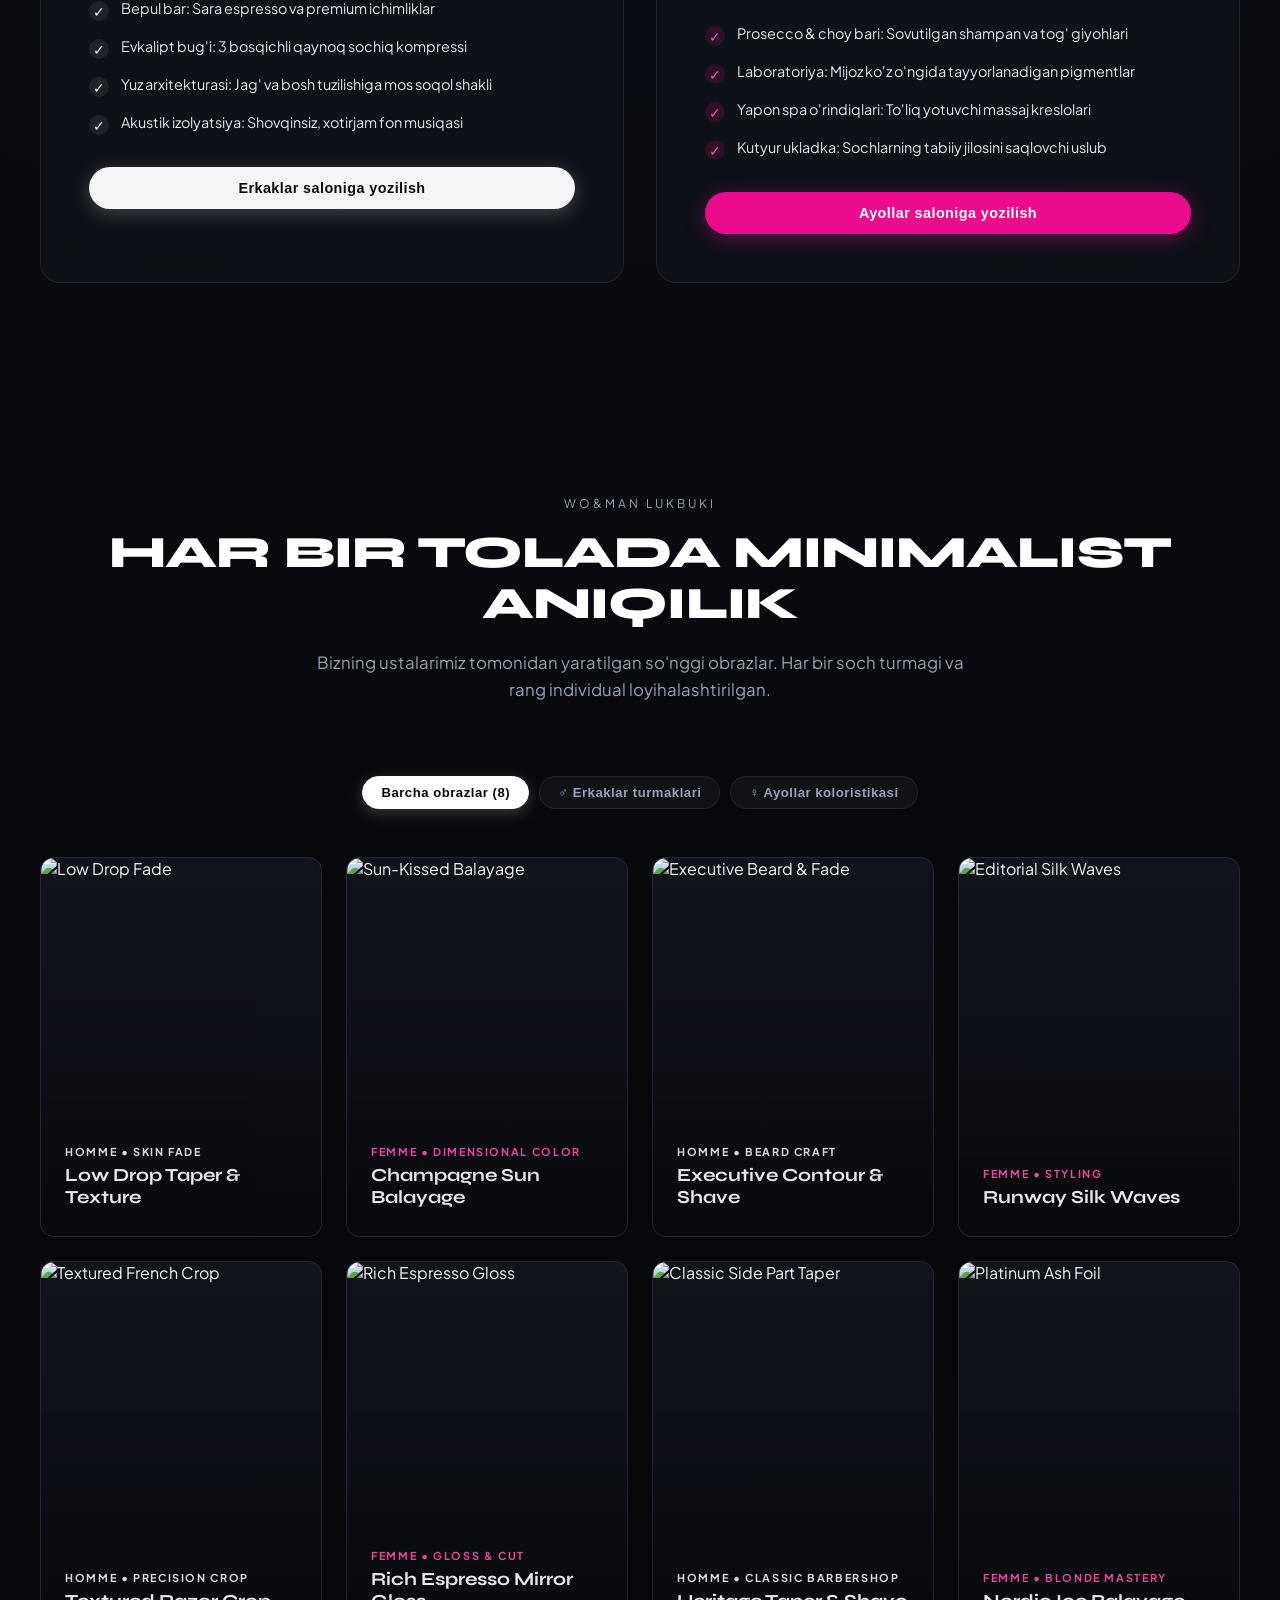
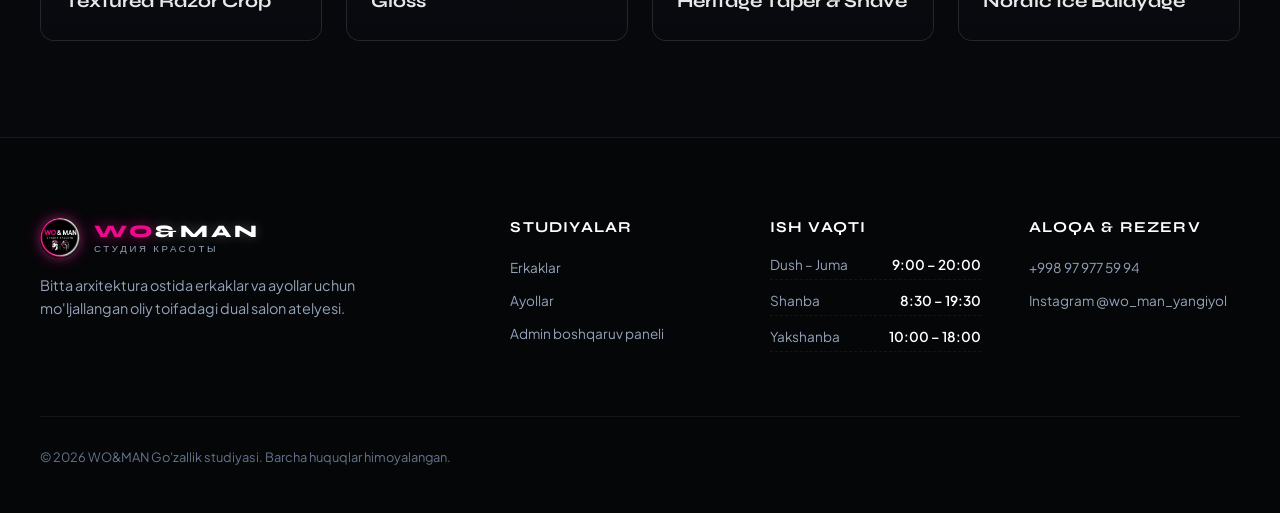
==== commit 4bb76819: "Show the salon's real price list instead of service durations - One services list with prices (so'm)" ====
--- a/index.html
+++ b/index.html
@@ -235,18 +235,8 @@
           Benuqson feydlar, an'anaviy qaynoq sochiqli xavfli ustara tarashlari va soqol arxitekturasi. Mukammallikni qadrlovchi zamonaviy erkaklar uchun.
         </p>
 
-        <!-- Service Duration Quick Pills (NO PRICES) -->
-        <div class="services-pills">
-          <div class="service-pill badge-homme-pill">
-            <span data-i18n="homme_pill_1">Klassik & Skin Feyd • 45 daq</span>
-          </div>
-          <div class="service-pill badge-homme-pill">
-            <span data-i18n="homme_pill_2">Qirollik Tarash Rituali • 40 daq</span>
-          </div>
-          <div class="service-pill badge-homme-pill">
-            <span data-i18n="homme_pill_3">Soqol Arxitekturasi • 30 daq</span>
-          </div>
-        </div>
+        <!-- Top services with prices (filled from servicesCatalog in app.js) -->
+        <div class="services-pills" id="heroPillsHomme"></div>
 
         <!-- Call to Action Buttons -->
         <div class="panel-actions">
@@ -310,18 +300,8 @@
           Hajmli balayaj, mualliflik parvarishi va qizil yo'lakcha darajasidagi uslub. Tabiiy yorug'lik va organik premium mahsulotlar uyg'unligi.
         </p>
 
-        <!-- Service Duration Quick Pills (NO PRICES) -->
-        <div class="services-pills">
-          <div class="service-pill badge-femme-pill">
-            <span data-i18n="femme_pill_1">Balayaj & Glos • 150 daq</span>
-          </div>
-          <div class="service-pill badge-femme-pill">
-            <span data-i18n="femme_pill_2">Kutyur Ukladka • 60 daq</span>
-          </div>
-          <div class="service-pill badge-femme-pill">
-            <span data-i18n="femme_pill_3">Ipak Keratin Spasi • 120 daq</span>
-          </div>
-        </div>
+        <!-- Top services with prices (filled from servicesCatalog in app.js) -->
+        <div class="services-pills" id="heroPillsFemme"></div>
 
         <!-- Call to Action Buttons -->
         <div class="panel-actions">
@@ -681,7 +661,7 @@
   </footer>
 
   <!-- ==========================================================================
-       MODAL 1: INTERACTIVE TIME-SLOT BOOKING DRAWER (NO PRICES)
+       MODAL 1: INTERACTIVE TIME-SLOT BOOKING DRAWER
        ========================================================================== -->
   <div class="modal-backdrop booking-modal" id="bookingModal">
     <div class="modal-container" role="dialog" aria-modal="true" aria-labelledby="bookingModalTitle">
@@ -756,7 +736,7 @@
   </div>
 
   <!-- ==========================================================================
-       MODAL 2: FULL SERVICE MENU MODAL (NO PRICES)
+       MODAL 2: FULL SERVICE MENU WITH PRICES
        ========================================================================== -->
   <div class="modal-backdrop" id="menuModal">
     <div class="modal-container" style="max-width: 780px;">
@@ -775,32 +755,7 @@
       <div class="modal-body">
         <!-- Homme Full Menu -->
         <div id="menuContentHomme">
-          <div class="service-select-grid">
-            <div class="service-card-select">
-              <div class="service-info">
-                <h5>Executive Precision Cut & Fade</h5>
-                <span>⏱ 45 daqiqa • Maslahatlashuv, ustarali feyd, bo'yinga qaynoq sochiq va pomada bilan ukladka.</span>
-              </div>
-            </div>
-            <div class="service-card-select">
-              <div class="service-info">
-                <h5>Royal Hot Towel Shave Ritual</h5>
-                <span>⏱ 40 daqiqa • Yog'li ekstraktlar, 3 bosqichli bug'li sochiq va xavfli ustarada mukammal tarash.</span>
-              </div>
-            </div>
-            <div class="service-card-select">
-              <div class="service-info">
-                <h5>Master Beard Sculpt & Foil Line-up</h5>
-                <span>⏱ 30 daqiqa • Soqolni qisqartirish, aniq chiziqlar, namlantiruvchi balzam va uqalash.</span>
-              </div>
-            </div>
-            <div class="service-card-select">
-              <div class="service-info">
-                <h5>The WO&amp;MAN Dual Package (Cut + Shave + Facial)</h5>
-                <span>⏱ 75 daqiqa • Soch turmagi + Qirollik tarash rituali + bosh terisini tozalovchi massaj.</span>
-              </div>
-            </div>
-          </div>
+          <div class="service-select-grid" id="menuListHomme"></div>
           <button class="btn-panel btn-homme-primary" style="margin-top: 1.5rem; width: 100%; justify-content: center;" data-book-service data-salon="homme" data-i18n="btn_book_this_service">
             Ushbu xizmatga vaqt tanlash
           </button>
@@ -808,32 +763,7 @@
 
         <!-- Femme Full Menu -->
         <div id="menuContentFemme" style="display: none;">
-          <div class="service-select-grid">
-            <div class="service-card-select">
-              <div class="service-info">
-                <h5>Haute Couture Cut & Signature Blowout</h5>
-                <span>⏱ 60 daqiqa • Arxitekturaviy quruq va nam kesish, fen bilan ukladka.</span>
-              </div>
-            </div>
-            <div class="service-card-select">
-              <div class="service-info">
-                <h5>Dimensional Balayage & Custom Gloss</h5>
-                <span>⏱ 150 daqiqa • Quyosh nuri jilolari, maxsus tayyorlangan porlovchi tonlar.</span>
-              </div>
-            </div>
-            <div class="service-card-select">
-              <div class="service-info">
-                <h5>Brazilian Keratin Silk Infusion</h5>
-                <span>⏱ 120 daqiqa • Sochlarning jingalakligini yo'qotish, 4 oygacha oyna kabi porlash.</span>
-              </div>
-            </div>
-            <div class="service-card-select">
-              <div class="service-info">
-                <h5>Botanical Scalp Spa & Steam Therapy</h5>
-                <span>⏱ 45 daqiqa • Bug'li oziqlantiruvchi niqob, lavandali akupressura massaji.</span>
-              </div>
-            </div>
-          </div>
+          <div class="service-select-grid" id="menuListFemme"></div>
           <button class="btn-panel btn-femme-primary" style="margin-top: 1.5rem; width: 100%; justify-content: center;" data-book-service data-salon="femme" data-i18n="btn_book_this_service">
             Ushbu xizmatga vaqt tanlash
           </button>
--- a/styles.css
+++ b/styles.css
@@ -1758,3 +1758,22 @@
     font-size: 0.78rem;
   }
 }
+
+/* Prices: gold-free brand look; women's side in magenta */
+.service-price-tag {
+  white-space: nowrap;
+  margin-left: 1rem;
+  font-variant-numeric: tabular-nums;
+}
+
+#menuContentFemme .service-price-tag,
+.booking-modal.salon-is-femme .service-price-tag {
+  color: var(--pink-bright);
+  font-size: 0.85rem;
+  font-weight: 600;
+}
+
+#menuListHomme .service-card-select,
+#menuListFemme .service-card-select {
+  cursor: default;
+}
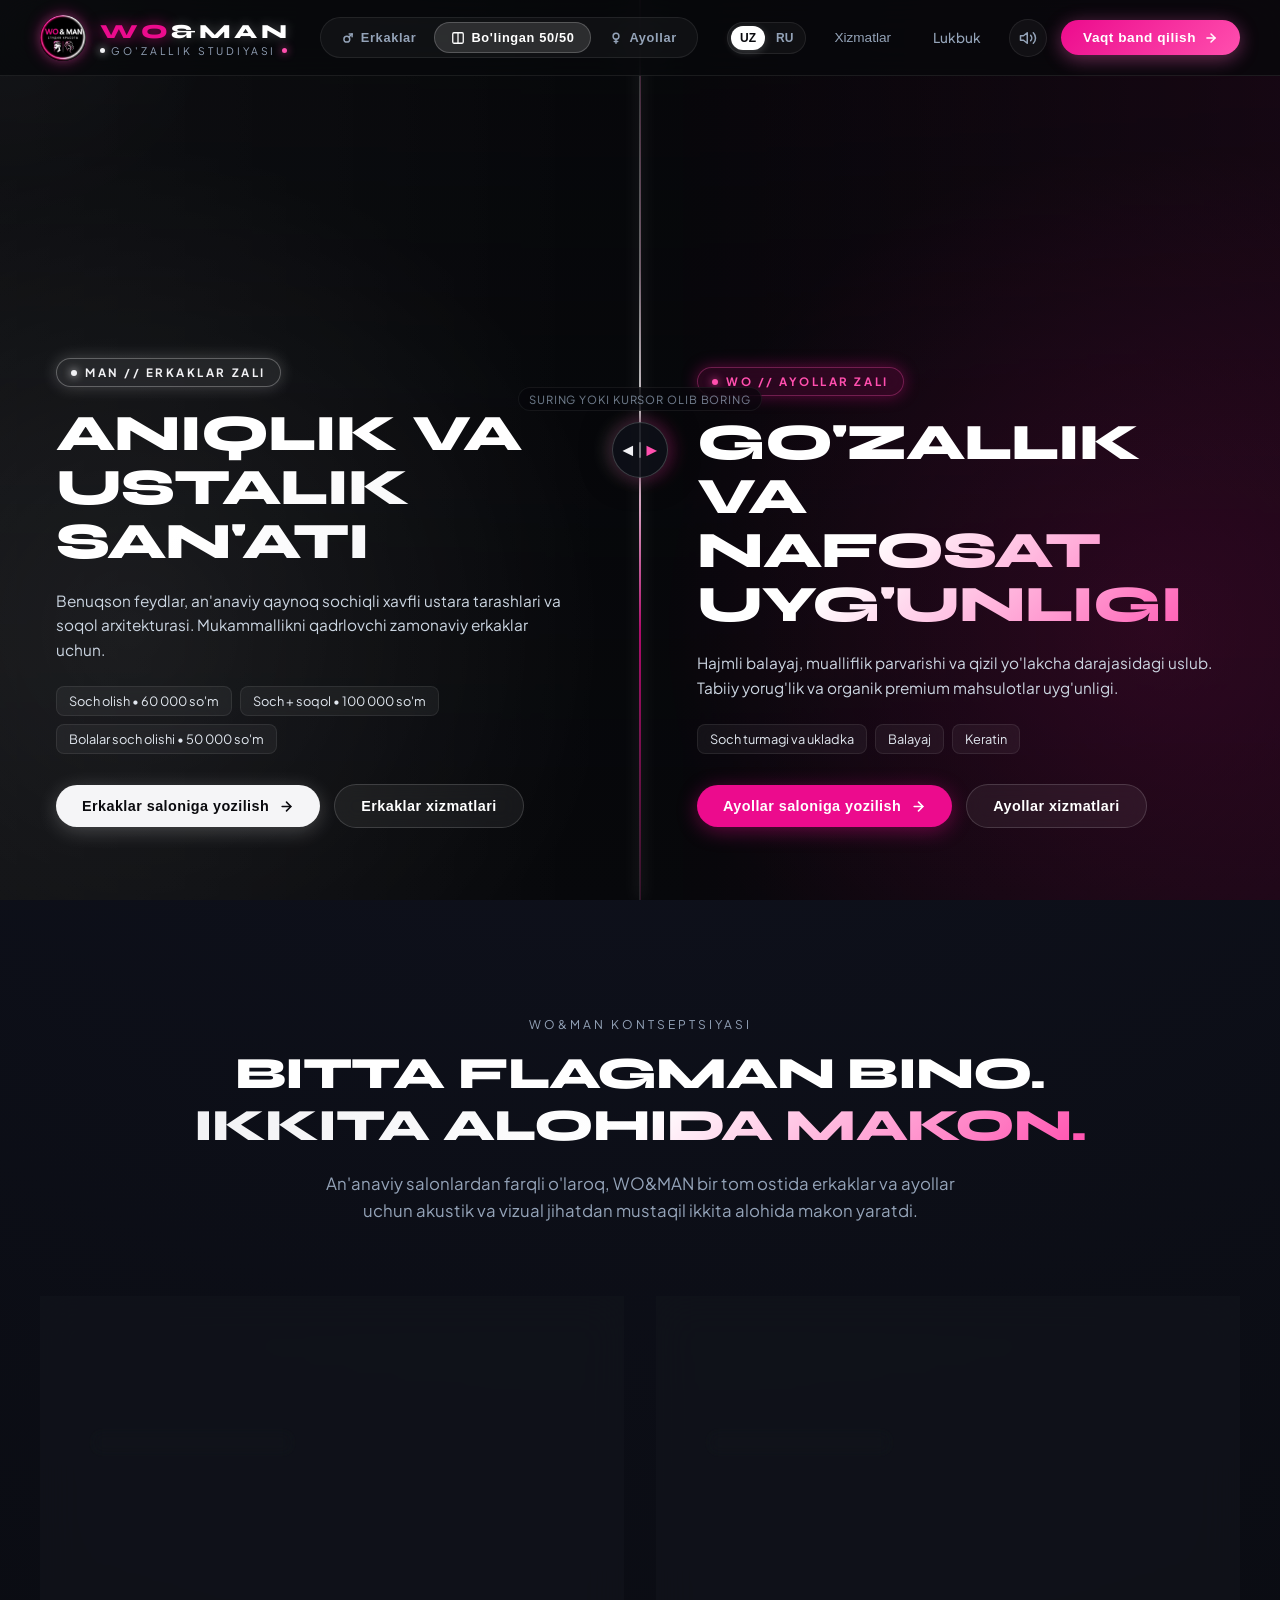
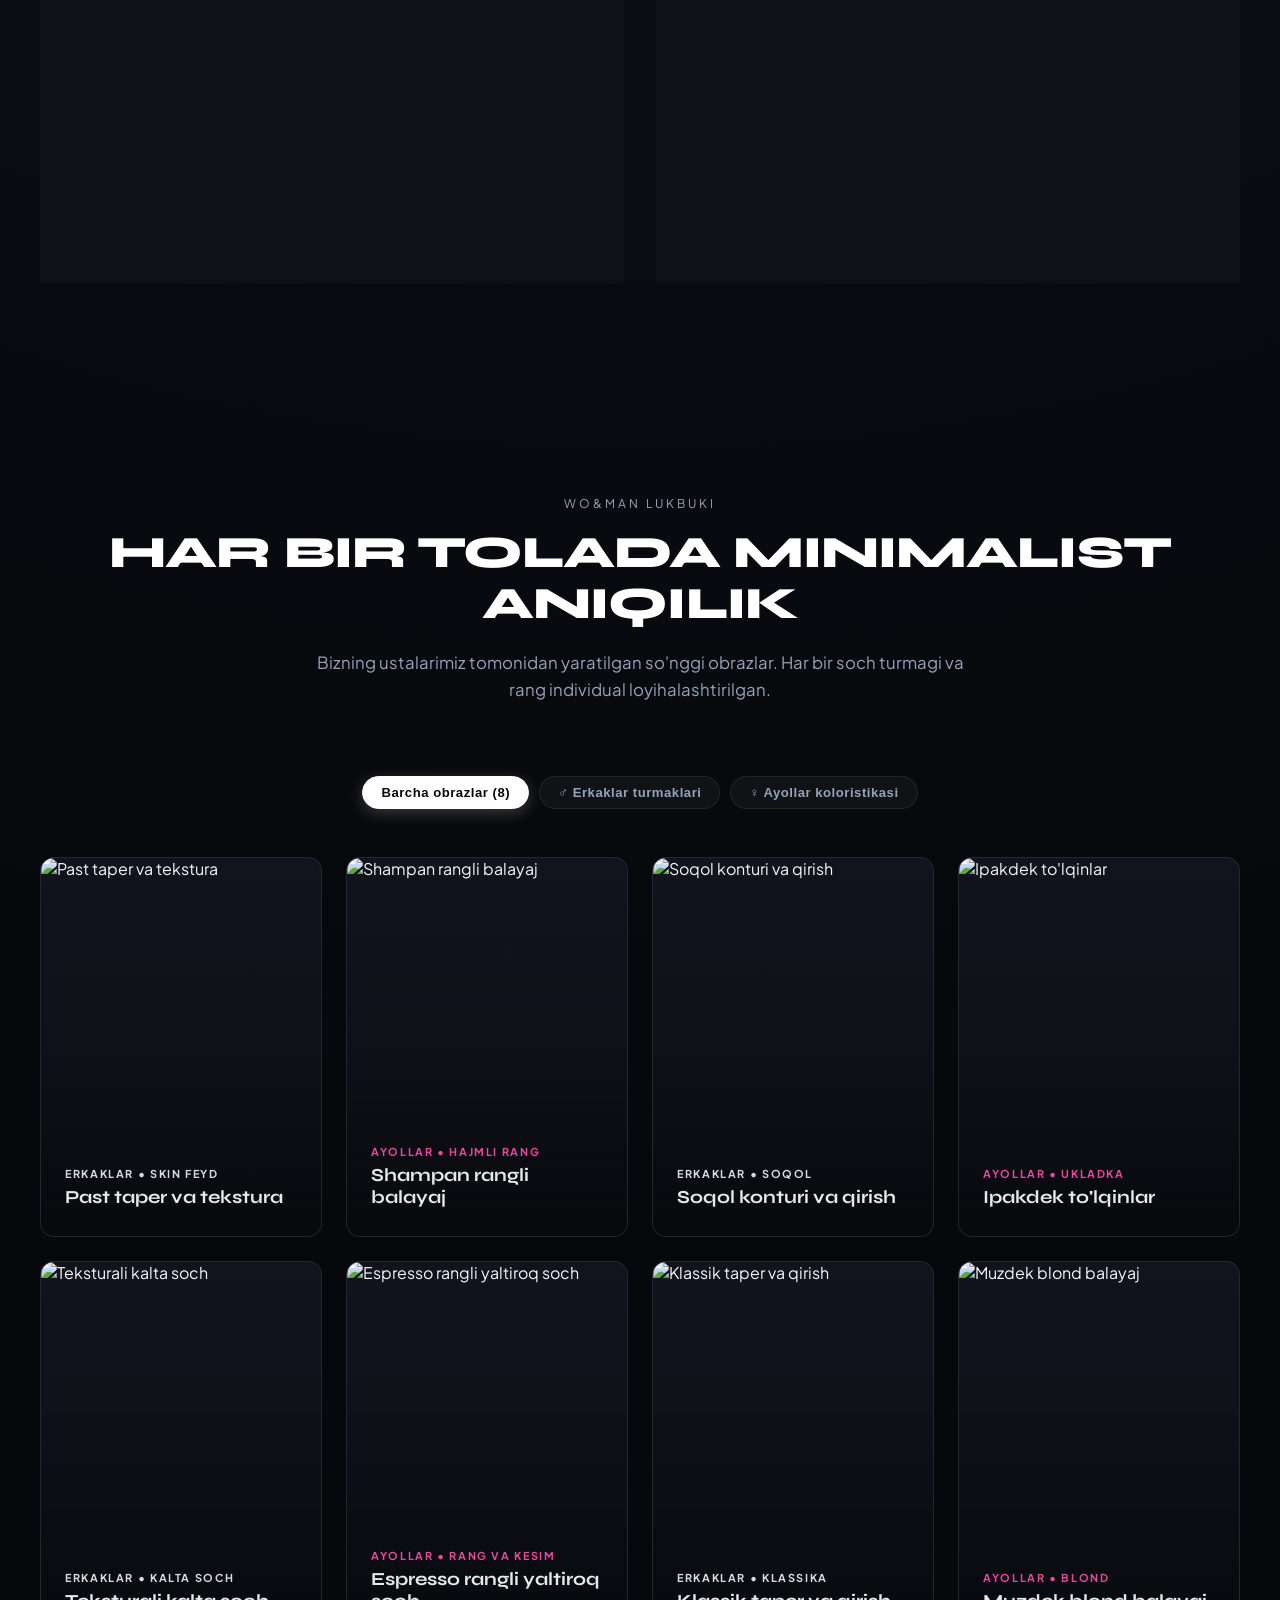
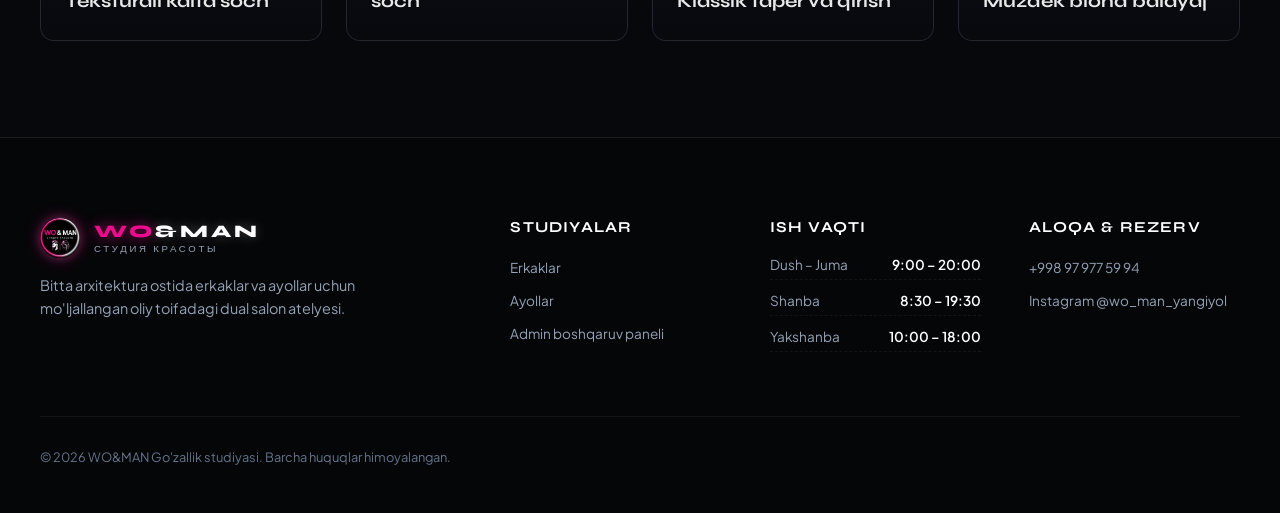
==== commit 1d09603a: "Keep the site in Uzbek and Russian only - Remove the EN switch and all English texts (site, admin pa" ====
--- a/index.html
+++ b/index.html
@@ -173,7 +173,6 @@
       <!-- Language Selector -->
       <div class="lang-switcher-wrap">
         <button class="lang-pill-btn active" data-lang="uz">UZ</button>
-        <button class="lang-pill-btn" data-lang="en">EN</button>
         <button class="lang-pill-btn" data-lang="ru">RU</button>
       </div>
 
@@ -478,66 +477,66 @@
     <!-- Gallery Grid -->
     <div class="gallery-grid" id="galleryGrid">
       <div class="gallery-card homme-look" data-category="homme">
-        <img src="https://images.unsplash.com/photo-1622286342621-4bd786c2447c?auto=format&fit=crop&w=700&q=80" alt="Low Drop Fade" loading="lazy">
+        <img src="https://images.unsplash.com/photo-1622286342621-4bd786c2447c?auto=format&fit=crop&w=700&q=80" alt="Past taper va tekstura" loading="lazy">
         <div class="gallery-overlay">
-          <span class="look-tag homme-tag">Homme • Skin Fade</span>
-          <h4 class="look-title">Low Drop Taper & Texture</h4>
+          <span class="look-tag homme-tag" data-i18n="look_1_tag">Erkaklar • Skin feyd</span>
+          <h4 class="look-title" data-i18n="look_1_title">Past taper va tekstura</h4>
         </div>
       </div>
 
       <div class="gallery-card femme-look" data-category="femme">
-        <img src="https://images.unsplash.com/photo-1522337360788-8b13dee7a37e?auto=format&fit=crop&w=700&q=80" alt="Sun-Kissed Balayage" loading="lazy">
+        <img src="https://images.unsplash.com/photo-1522337360788-8b13dee7a37e?auto=format&fit=crop&w=700&q=80" alt="Shampan rangli balayaj" loading="lazy">
         <div class="gallery-overlay">
-          <span class="look-tag femme-tag">Femme • Dimensional Color</span>
-          <h4 class="look-title">Champagne Sun Balayage</h4>
+          <span class="look-tag femme-tag" data-i18n="look_2_tag">Ayollar • Hajmli rang</span>
+          <h4 class="look-title" data-i18n="look_2_title">Shampan rangli balayaj</h4>
         </div>
       </div>
 
       <div class="gallery-card homme-look" data-category="homme">
-        <img src="https://images.unsplash.com/photo-1519085360753-af0119f7cbe7?auto=format&fit=crop&w=700&q=80" alt="Executive Beard & Fade" loading="lazy">
+        <img src="https://images.unsplash.com/photo-1519085360753-af0119f7cbe7?auto=format&fit=crop&w=700&q=80" alt="Soqol konturi va qirish" loading="lazy">
         <div class="gallery-overlay">
-          <span class="look-tag homme-tag">Homme • Beard Craft</span>
-          <h4 class="look-title">Executive Contour & Shave</h4>
+          <span class="look-tag homme-tag" data-i18n="look_3_tag">Erkaklar • Soqol</span>
+          <h4 class="look-title" data-i18n="look_3_title">Soqol konturi va qirish</h4>
         </div>
       </div>
 
       <div class="gallery-card femme-look" data-category="femme">
-        <img src="https://images.unsplash.com/photo-1519699047748-de8e457a634e?auto=format&fit=crop&w=700&q=80" alt="Editorial Silk Waves" loading="lazy">
+        <img src="https://images.unsplash.com/photo-1519699047748-de8e457a634e?auto=format&fit=crop&w=700&q=80" alt="Ipakdek to'lqinlar" loading="lazy">
         <div class="gallery-overlay">
-          <span class="look-tag femme-tag">Femme • Styling</span>
-          <h4 class="look-title">Runway Silk Waves</h4>
+          <span class="look-tag femme-tag" data-i18n="look_4_tag">Ayollar • Ukladka</span>
+          <h4 class="look-title" data-i18n="look_4_title">Ipakdek to'lqinlar</h4>
         </div>
       </div>
 
       <div class="gallery-card homme-look" data-category="homme">
-        <img src="https://images.unsplash.com/photo-1506794778202-cad84cf45f1d?auto=format&fit=crop&w=700&q=80" alt="Textured French Crop" loading="lazy">
+        <img src="https://images.unsplash.com/photo-1506794778202-cad84cf45f1d?auto=format&fit=crop&w=700&q=80" alt="Teksturali kalta soch" loading="lazy">
         <div class="gallery-overlay">
-          <span class="look-tag homme-tag">Homme • Precision Crop</span>
-          <h4 class="look-title">Textured Razor Crop</h4>
+          <span class="look-tag homme-tag" data-i18n="look_5_tag">Erkaklar • Kalta soch</span>
+          <h4 class="look-title" data-i18n="look_5_title">Teksturali kalta soch</h4>
         </div>
       </div>
 
       <div class="gallery-card femme-look" data-category="femme">
-        <img src="https://images.unsplash.com/photo-1595476108010-b4d1f102b1b1?auto=format&fit=crop&w=700&q=80" alt="Rich Espresso Gloss" loading="lazy">
+        <img src="https://images.unsplash.com/photo-1595476108010-b4d1f102b1b1?auto=format&fit=crop&w=700&q=80" alt="Espresso rangli yaltiroq soch" loading="lazy">
         <div class="gallery-overlay">
-          <span class="look-tag femme-tag">Femme • Gloss & Cut</span>
-          <h4 class="look-title">Rich Espresso Mirror Gloss</h4>
+          <span class="look-tag femme-tag" data-i18n="look_6_tag">Ayollar • Rang va kesim</span>
+          <h4 class="look-title" data-i18n="look_6_title">Espresso rangli yaltiroq soch</h4>
         </div>
       </div>
 
       <div class="gallery-card homme-look" data-category="homme">
-        <img src="https://images.unsplash.com/photo-1617127365659-c47fa864d8bc?auto=format&fit=crop&w=700&q=80" alt="Classic Side Part Taper" loading="lazy">
+        <img src="https://images.unsplash.com/photo-1617127365659-c47fa864d8bc?auto=format&fit=crop&w=700&q=80" alt="Klassik taper va qirish" loading="lazy">
         <div class="gallery-overlay">
-          <span class="look-tag homme-tag">Homme • Classic Barbershop</span>
-          <h4 class="look-title">Heritage Taper & Shave</h4>
+          <span class="look-tag homme-tag" data-i18n="look_7_tag">Erkaklar • Klassika</span>
+          <h4 class="look-title" data-i18n="look_7_title">Klassik taper va qirish</h4>
         </div>
       </div>
 
       <div class="gallery-card femme-look" data-category="femme">
-        <img src="https://images.unsplash.com/photo-1584297091622-af8e5bd81b21?auto=format&fit=crop&w=700&q=80" alt="Platinum Ash Foil" loading="lazy">
+        <img src="https://images.unsplash.com/photo-1584297091622-af8e5bd81b21?auto=format&fit=crop&w=700&q=80" alt="Muzdek blond balayaj" loading="lazy">
         <div class="gallery-overlay">
-          <span class="look-tag femme-tag">Femme • Blonde Mastery</span>
-          <h4 class="look-title">Nordic Ice Balayage</h4>
+          <span class="look-tag femme-tag" data-i18n="look_8_tag">Ayollar • Blond</span>
+          <h4 class="look-title" data-i18n="look_8_title">Muzdek blond balayaj</h4>
         </div>
       </div>
     </div>
@@ -676,10 +675,10 @@
           <label class="booking-label" data-i18n="modal_step_1">1. Salon yo'nalishini tanlang</label>
           <div class="salon-toggle-group">
             <button class="salon-toggle-btn active" data-salon="homme">
-              <span>♂</span> MAN (Erkaklar)
+              <span>♂</span> <span data-i18n="salon_toggle_homme">MAN (Erkaklar)</span>
             </button>
             <button class="salon-toggle-btn" data-salon="femme">
-              <span>♀</span> WO (Ayollar)
+              <span>♀</span> <span data-i18n="salon_toggle_femme">WO (Ayollar)</span>
             </button>
           </div>
         </div>
